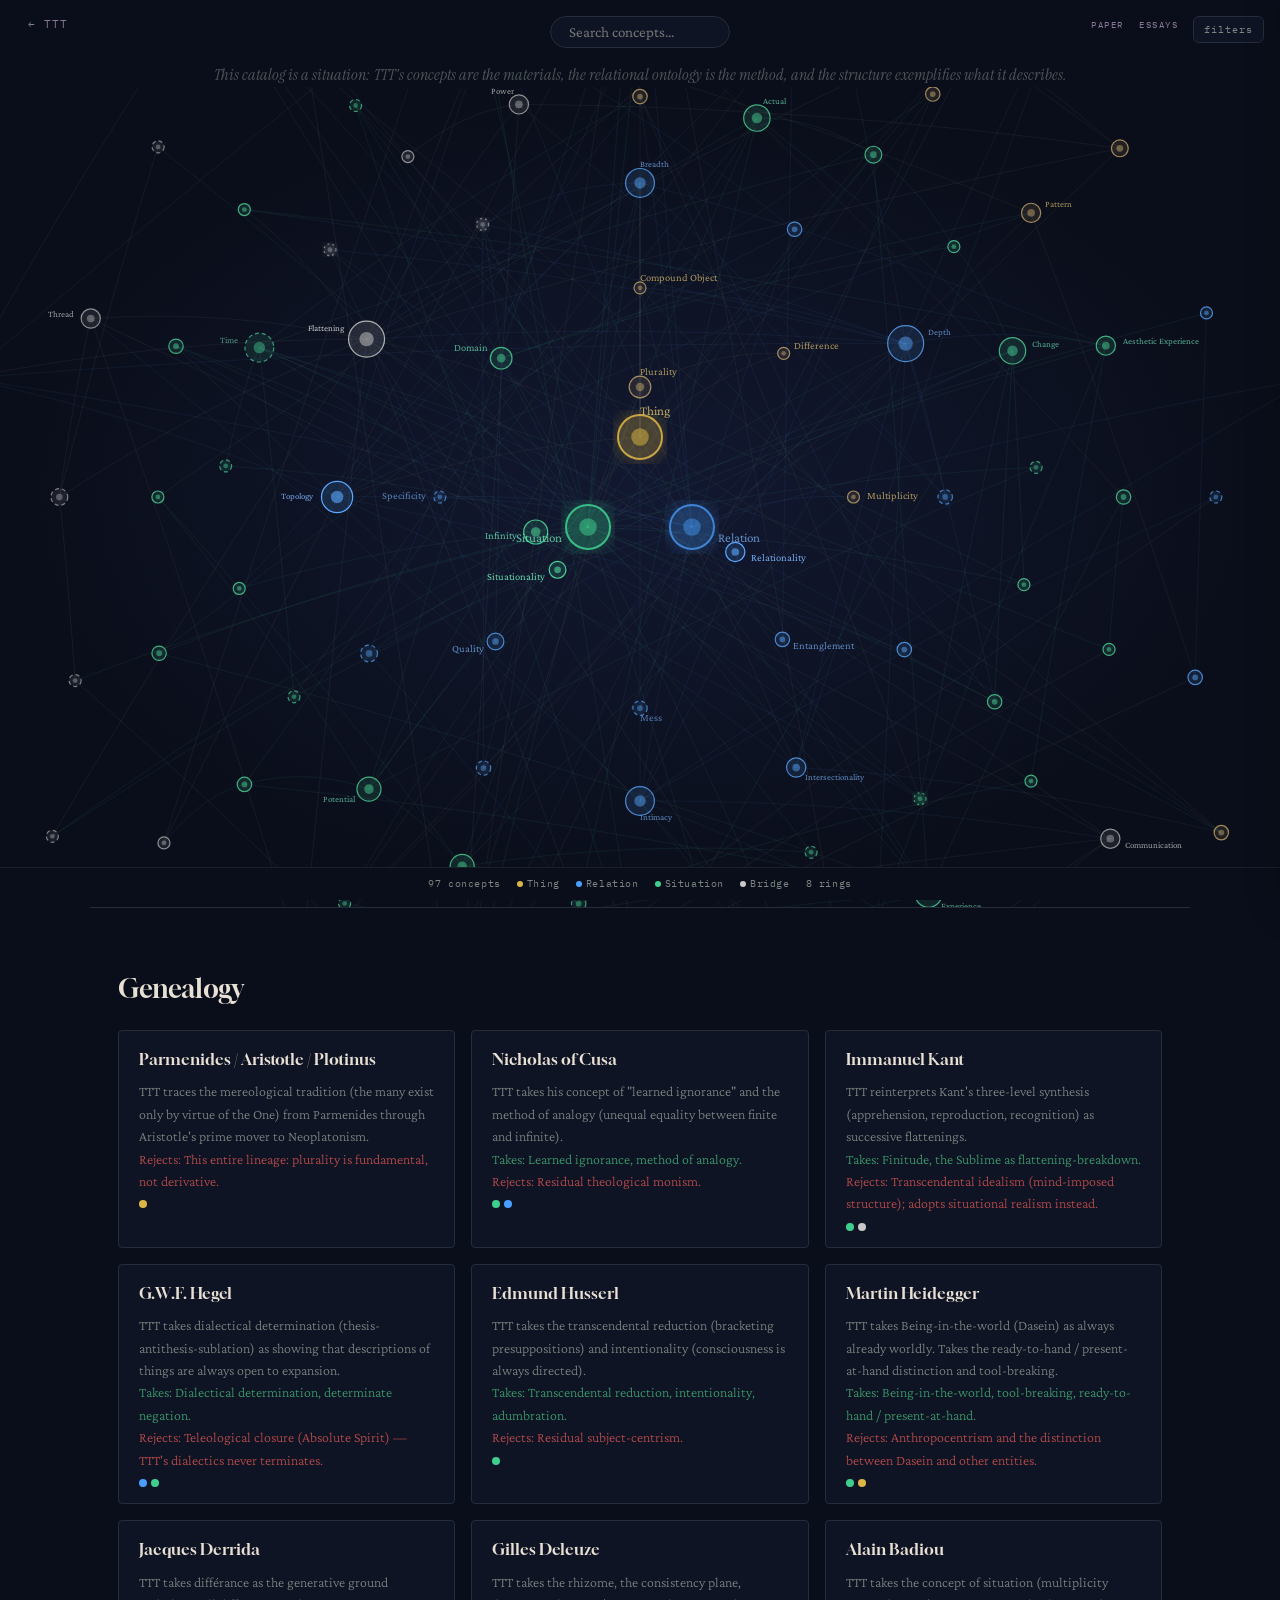
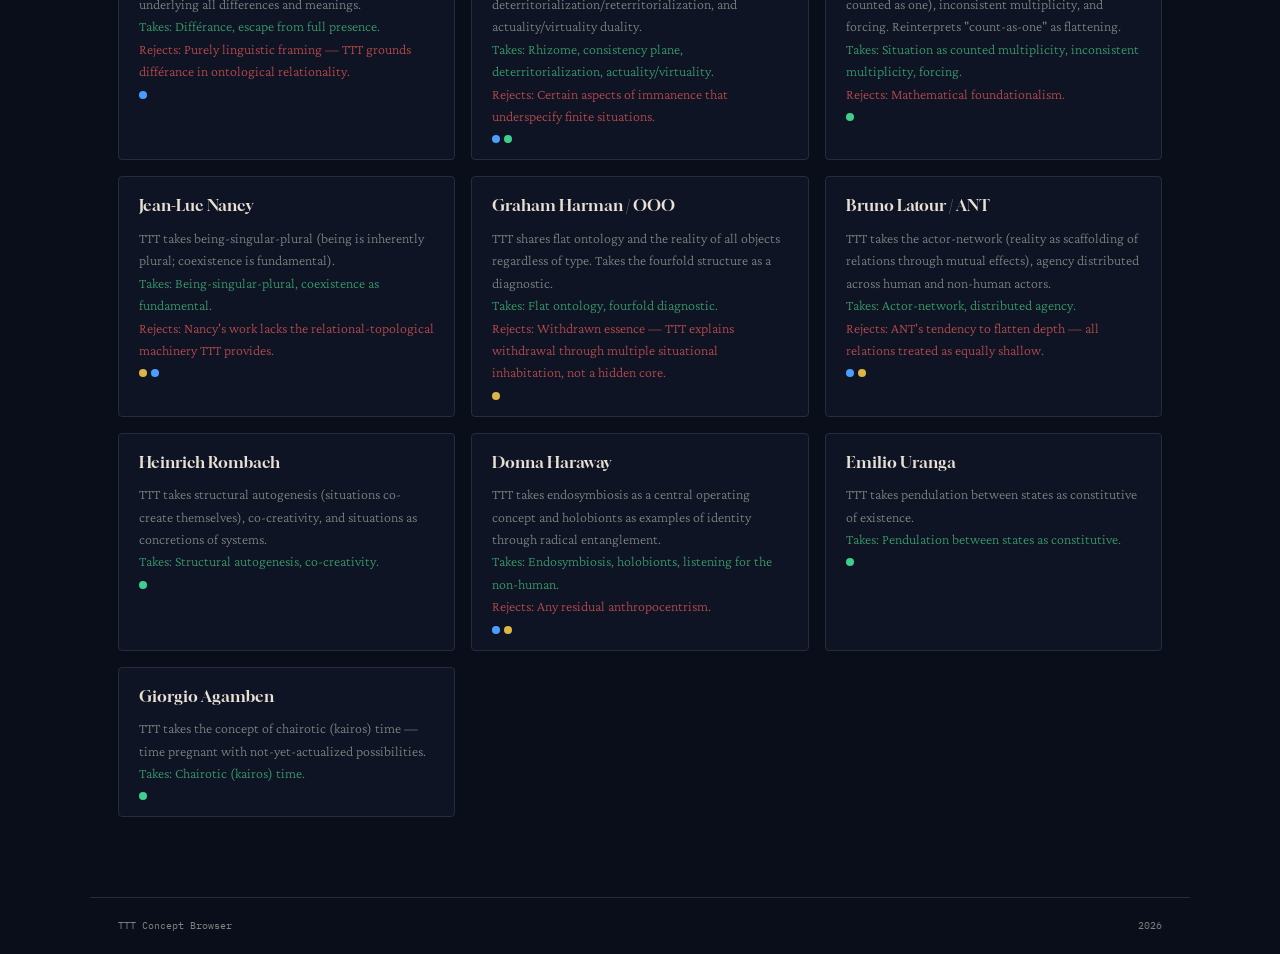
==== concepts/index.html @ bd1a4119 "feat: TTT site — paper, concepts, essays Clean standalone site for 'Same but Different: A Topologica" ====
<!DOCTYPE html>
<html lang="en">
<head>
<meta charset="UTF-8">
<meta name="viewport" content="width=device-width, initial-scale=1.0, maximum-scale=5.0, user-scalable=yes">
<title>TTT Concept Browser</title>
<link rel="preconnect" href="https://fonts.googleapis.com">
<link rel="preconnect" href="https://fonts.gstatic.com" crossorigin>
<link href="https://fonts.googleapis.com/css2?family=Gloock&family=Crimson+Pro:ital,wght@0,300;0,400;1,300;1,400&family=IBM+Plex+Mono:wght@300;400&family=Instrument+Serif:ital@0;1&display=swap" rel="stylesheet">
<style>
*, *::before, *::after { box-sizing: border-box; margin: 0; padding: 0; }
:root {
  --bg: #0a0e1a; --bg2: #0f1424; --cream: #e8e0d4; --cream2: #7a8580;
  --gold: #c9a96e; --gold-dim: #2a2318; --silver: #8a7898; --line: #1a2028; --line2: #242d38;
  --thing: #dbb545; --thing-dim: #c9a96e; --relation: #4a9eff; --relation-dim: #7eb8ff;
  --situation: #3ecf8e; --situation-dim: #6ee7b7; --bridge: #c8c8c8;
}
html { scroll-behavior: smooth; }
body { background: var(--bg); color: var(--cream); font-family: 'Crimson Pro', Georgia, serif; line-height: 1.6; }
a { color: var(--gold); text-decoration: none; cursor: pointer; }
a:hover { opacity: 0.8; }

nav { padding: 16px 28px; display: flex; justify-content: space-between; align-items: center; max-width: 1400px; margin: 0 auto; }
.nav-home { font-family: 'Gloock', serif; font-size: 18px; color: var(--cream); }
.nav-links { display: flex; gap: 16px; align-items: center; }
.nav-links a, .nav-links button {
  font-family: 'IBM Plex Mono', monospace; font-size: 9px; letter-spacing: 0.16em;
  text-transform: uppercase; color: var(--silver); background: none; border: none; cursor: pointer;
}
.nav-links a:hover, .nav-links button:hover { color: var(--gold); }

.back-link {
  display: inline-block; font-family: 'IBM Plex Mono', monospace;
  font-size: 11px; letter-spacing: 0.08em; color: var(--silver); padding: 0;
}
.back-link:hover { color: var(--gold); }

.epigraph {
  text-align: center; padding: 12px 28px 0;
  font-family: 'Instrument Serif', serif; font-style: italic;
  font-size: clamp(13px, 1.4vw, 16px); color: var(--cream2); opacity: 0.6;
}

.search-float {
  position: fixed; top: 16px; left: 50%; transform: translateX(-50%); z-index: 100;
  font-family: 'Crimson Pro', serif; font-size: 15px; padding: 7px 18px;
  border: 1px solid var(--line2); border-radius: 20px; background: var(--bg2);
  color: var(--cream); outline: none; width: 180px; transition: width 0.3s, border-color 0.3s;
}
.search-float:focus { width: 280px; border-color: var(--gold); }

.active-filters { position: fixed; top: 48px; left: 50%; transform: translateX(-50%); z-index: 100;
  display: flex; gap: 4px; flex-wrap: wrap; justify-content: center; }
.filter-pill { font-family: 'IBM Plex Mono', monospace; font-size: 9px; padding: 2px 8px;
  border-radius: 10px; background: var(--bg2); border: 1px solid var(--line2); color: var(--cream2);
  cursor: pointer; display: flex; align-items: center; gap: 4px; }
.filter-pill:hover { border-color: var(--gold); }
.filter-pill .x { font-size: 11px; }

.graph-wrap { width: 100%; height: calc(100vh - 80px); min-height: 500px; position: relative; overflow: hidden; cursor: grab; }
.graph-wrap:active { cursor: grabbing; }
.graph-wrap svg { position: absolute; top: 0; left: 0; }

.tooltip {
  position: fixed; z-index: 200; pointer-events: none;
  background: var(--bg2); border: 1px solid var(--line2); border-radius: 6px;
  padding: 8px 12px; max-width: 280px; opacity: 0; transition: opacity 0.15s;
  box-shadow: 0 4px 20px rgba(0,0,0,0.4);
}
.tooltip.visible { opacity: 1; }
.tooltip .tt-name { font-family: 'Gloock', serif; font-size: 14px; color: var(--cream); margin-bottom: 2px; }
.tooltip .tt-def { font-family: 'Crimson Pro', serif; font-size: 12px; font-weight: 300;
  color: var(--cream2); line-height: 1.4;
  display: -webkit-box; -webkit-line-clamp: 2; -webkit-box-orient: vertical; overflow: hidden; }

.panel-overlay {
  position: fixed; top: 0; right: -420px; width: 400px; max-width: 90vw; height: 100vh;
  background: var(--bg2); border-left: 1px solid var(--line2); z-index: 300;
  overflow-y: auto; transition: right 0.3s ease; padding: 32px 28px;
  box-shadow: -8px 0 40px rgba(0,0,0,0.4);
}
.panel-overlay.open { right: 0; }
.panel-close { position: absolute; top: 16px; right: 16px; background: none; border: none;
  color: var(--cream2); font-size: 20px; cursor: pointer; line-height: 1; }
.panel-close:hover { color: var(--cream); }

.card-title { font-family: 'Gloock', serif; font-size: 26px; font-weight: 400; color: var(--cream); margin-bottom: 4px; line-height: 1.15; }
.card-alt { font-family: 'IBM Plex Mono', monospace; font-size: 11px; color: var(--cream2); }
.card-badges { display: flex; gap: 6px; flex-wrap: wrap; margin: 12px 0; }
.badge { font-family: 'IBM Plex Mono', monospace; font-size: 9px; letter-spacing: 0.1em;
  text-transform: uppercase; padding: 2px 8px; border-radius: 3px; }
.badge-ring { border: 1px solid var(--gold); color: var(--gold); }
.badge-family { border: 1px solid; padding: 2px 8px; }
.badge-maturity { color: #fff; }
.badge-mat-formalized { background: #2d8a6a; }
.badge-mat-polished { background: #3a9a6a; }
.badge-mat-developed { background: #3a7a9a; }
.badge-mat-sketched { background: #b89a3a; }
.badge-mat-stub { background: #b84a4a; }
.badge-mat-proposed { background: #8a5aaa; }
.badge-type { background: transparent; color: var(--silver); border: 1px solid var(--silver); }
.badge-author { border-radius: 50%; width: 22px; height: 22px; display: flex; align-items: center;
  justify-content: center; font-size: 8px; font-weight: 700; }
.badge-author-zm { background: #c9a96e22; color: #c9a96e; border: 1px solid #c9a96e; }
.badge-author-rs { background: #4a9eff22; color: #4a9eff; border: 1px solid #4a9eff; }
.badge-author-gg { background: #3ecf8e22; color: #3ecf8e; border: 1px solid #3ecf8e; }
.badge-author-collab { background: #c8c8c822; color: #c8c8c8; border: 1px solid #c8c8c8; }

.card-def { font-family: 'Crimson Pro', serif; font-size: 16px; font-weight: 300;
  line-height: 1.65; color: var(--cream2); margin: 16px 0; }
.card-fields { display: grid; grid-template-columns: 100px 1fr; gap: 6px 12px; font-size: 14px; }
.card-label { font-family: 'IBM Plex Mono', monospace; font-size: 9px; letter-spacing: 0.1em;
  text-transform: uppercase; color: var(--silver); padding-top: 3px; }
.card-value { color: var(--cream2); font-family: 'Crimson Pro', serif; font-weight: 300; line-height: 1.5; }
.card-value a { color: var(--gold); cursor: pointer; }
.card-value a:hover { text-decoration: underline; }
.haak-callout { margin: 12px 0; padding: 10px 14px; border-left: 2px solid var(--gold-dim);
  background: rgba(201,169,110,0.04); border-radius: 0 4px 4px 0; }
.haak-callout .card-label { margin-bottom: 4px; }

.pill { display: inline-block; font-family: 'IBM Plex Mono', monospace; font-size: 10px;
  padding: 2px 8px; border: 1px solid var(--line2); border-radius: 12px;
  color: var(--gold); cursor: pointer; margin: 2px 2px; transition: background 0.2s; }
.pill:hover { background: var(--gold-dim); }
.belongings-list { list-style: none; padding: 0; font-family: 'IBM Plex Mono', monospace;
  font-size: 10px; line-height: 1.8; color: var(--cream2); }
.belongings-list .bq { color: var(--silver); font-style: italic; }

.stats-bar { position: fixed; bottom: 0; left: 0; right: 0; z-index: 100;
  display: flex; justify-content: center; align-items: center; gap: 16px; padding: 8px 20px;
  font-family: 'IBM Plex Mono', monospace; font-size: 10px; letter-spacing: 0.06em;
  color: var(--cream2); background: var(--bg); border-top: 1px solid var(--line); }
.stat-dot { width: 6px; height: 6px; border-radius: 50%; display: inline-block; margin-right: 4px; }

.filters-toggle { position: fixed; top: 16px; right: 16px; z-index: 100;
  background: var(--bg2); border: 1px solid var(--line2); border-radius: 6px;
  color: var(--cream2); font-family: 'IBM Plex Mono', monospace; font-size: 10px;
  padding: 6px 10px; cursor: pointer; letter-spacing: 0.1em; }
.filters-toggle:hover { color: var(--cream); border-color: var(--gold); }
.filters-panel { position: fixed; top: 48px; right: 16px; z-index: 100;
  background: var(--bg2); border: 1px solid var(--line2); border-radius: 6px;
  padding: 16px; display: none; flex-direction: column; gap: 8px;
  box-shadow: 0 4px 20px rgba(0,0,0,0.4); }
.filters-panel.open { display: flex; }
.filters-panel label { font-family: 'IBM Plex Mono', monospace; font-size: 10px; color: var(--cream2);
  display: flex; align-items: center; gap: 6px; cursor: pointer; }
.filters-panel select {
  font-family: 'IBM Plex Mono', monospace; font-size: 10px; padding: 4px 8px;
  border: 1px solid var(--line2); border-radius: 3px; background: var(--bg);
  color: var(--cream); cursor: pointer; outline: none; }

.genealogy-section { padding: 60px 28px 80px; max-width: 1100px; margin: 0 auto;
  border-top: 1px solid var(--line2); }
.genealogy-section h2 { font-family: 'Gloock', serif; font-size: 26px; font-weight: 400;
  color: var(--cream); margin-bottom: 20px; }
.genealogy-grid { display: grid; grid-template-columns: repeat(auto-fill, minmax(280px, 1fr)); gap: 16px; }
.gen-card { border: 1px solid var(--line2); border-radius: 4px; padding: 16px 20px; background: var(--bg2); }
.gen-name { font-family: 'Gloock', serif; font-size: 16px; color: var(--cream); margin-bottom: 8px; }
.gen-body { font-family: 'Crimson Pro', serif; font-size: 14px; font-weight: 300; line-height: 1.6; color: var(--cream2); }
.gen-takes { color: #3a9a6a; }
.gen-rejects { color: #b84a4a; }
.gen-pillar-dots { display: flex; gap: 4px; margin-top: 8px; }
.gen-pillar-dot { width: 8px; height: 8px; border-radius: 50%; }

footer { border-top: 1px solid var(--line2); padding: 20px 28px;
  max-width: 1100px; margin: 0 auto;
  display: flex; justify-content: space-between;
  font-family: 'IBM Plex Mono', monospace; font-size: 10px; color: var(--cream2); }

@keyframes pulse-glow { 0%, 100% { filter: brightness(1); } 50% { filter: brightness(1.4); } }
@keyframes proposed-pulse { 0%, 100% { opacity: 0.7; } 50% { opacity: 0.9; } }

@media (max-width: 700px) {
  .panel-overlay { width: 100vw; max-width: 100vw; }
  .search-float { width: 140px; }
  .search-float:focus { width: 220px; }
  .genealogy-grid { grid-template-columns: 1fr; }
}
</style>
</head>
<body>
<nav>
  <a href="/" class="back-link">&larr; TTT</a>
  <div class="nav-links"><a href="../paper.html">Paper</a> <a href="../essays/">Essays</a> <a href="#genealogy">genealogy</a></div>
</nav>

<div class="epigraph">This catalog is a situation: TTT's concepts are the materials, the relational ontology is the method, and the structure exemplifies what it describes.</div>

<input type="text" class="search-float" id="search-input" placeholder="Search concepts...">
<button class="filters-toggle" id="filters-toggle">filters</button>
<div class="filters-panel" id="filters-panel">
  <select id="filter-ring"><option value="">All rings</option>
    <option value="0">Center (pillars)</option><option value="1">Ring 1 (axioms)</option>
    <option value="2">Ring 2 (features)</option><option value="3">Ring 3 (operators)</option>
    <option value="4">Ring 4 (dynamics)</option><option value="5">Ring 5 (experience)</option>
    <option value="6">Ring 6 (knowledge)</option><option value="7">Ring 7 (applied)</option>
  </select>
  <select id="filter-family"><option value="">All families</option>
    <option value="thing">Thing</option><option value="relation">Relation</option>
    <option value="situation">Situation</option><option value="bridge">Bridge</option>
  </select>
  <select id="filter-maturity"><option value="">All maturity</option>
    <option value="formalized">Formalized</option><option value="polished">Polished</option>
    <option value="developed">Developed</option><option value="sketched">Sketched</option>
    <option value="proposed">Proposed</option><option value="stub">Stub</option>
  </select>
  <select id="filter-author"><option value="">All authors</option>
    <option value="ZM">ZM</option><option value="RS">RS</option>
    <option value="GG">GG</option><option value="collaborative">Collaborative</option>
  </select>
</div>
<div class="active-filters" id="active-filters"></div>

<div class="tooltip" id="tooltip"><div class="tt-name"></div><div class="tt-def"></div></div>

<div class="graph-wrap" id="graph-wrap"><svg id="graph"></svg></div>

<div class="panel-overlay" id="panel">
  <button class="panel-close" id="panel-close">&times;</button>
  <div id="panel-content"></div>
</div>

<div class="stats-bar" id="stats-bar"></div>

<section class="genealogy-section" id="genealogy">
  <h2>Genealogy</h2>
  <div class="genealogy-grid" id="genealogy-grid"></div>
</section>

<footer><span>TTT Concept Browser</span><span>2026</span></footer>

<script>

const CONCEPTS = [
  {id:"plurality",num:1,name:"Plurality",alt:"Equivalency",layer:0,type:"quality-like",def:"Everything that exists is a set of equivalent, elemental things. No thing is ordered above or below any other; all share equal ontological status. There is more than one thing.",presupposes:[],maturity:"developed",author:"ZM",source:"ttt-v1-0.md",haak:null,belongings:["Plurality \u2192 TTT-corpus (member)","Plurality \u2192 ZM (author)","Plurality \u2192 ttt-v1-0.md (defined-in)","Plurality \u2192 R4/ontology-02 [HAAK] (correspondence)"]},
  {id:"relationality",num:2,name:"Relationality",alt:"Qualities",layer:0,type:"quality-like",def:"The qualities of things are their relations to other things. Relations do not exist apart from the things they relate. The substance of things is in their relations rather than in intrinsic, independent properties.",presupposes:[],maturity:"formalized",author:"ZM / collaborative",source:"ttt-v1-0.md, relationality-vs.md",haak:null,belongings:["Relationality \u2192 TTT-corpus (member)","Relationality \u2192 ZM (author)","Relationality \u2192 ttt-v1-0.md (defined-in)","Relationality \u2192 Ontology-02 [HAAK] (correspondence)"]},
  {id:"situationality",num:3,name:"Situationality",layer:0,type:"quality-like",def:"Situations are non-exclusive limited subsets of things and their relations. The same thing inhabits multiple situations simultaneously. Situations are characterized by transience, provisionality, and dynamism.",presupposes:[],maturity:"formalized",author:"ZM / collaborative",source:"ttt-v1-0.md, situation.md",haak:null,belongings:["Situationality \u2192 TTT-corpus (member)","Situationality \u2192 ZM (author)","Situationality \u2192 ttt-v1-0.md (defined-in)","Situationality \u2192 Ontology-01 Def.10 [HAAK] (correspondence)"]},
  {id:"infinity",num:4,name:"Infinity",alt:"Orders of Reality",layer:0,type:"quality-like",def:"There is no complete world, no all-encompassing top situation, no fundamental bedrock situation. Things have unlimited kinds of relationships and are thus infinite and mostly inaccessible. Situations are finite; things are inexhaustible.",presupposes:[],maturity:"polished",author:"ZM / collaborative",source:"ttt-v1-0.md, elements.md",haak:null,belongings:["Infinity \u2192 TTT-corpus (member)","Infinity \u2192 ZM (author)","Infinity \u2192 ttt-v1-0.md (defined-in)","Infinity \u2192 open quality graph [HAAK] (correspondence)"]},
  {id:"thing",num:5,name:"Thing",layer:1,type:"entity-like",def:"An element of existence; not reducible to its relations but constituted by them. Everything that is not exhausted by any one situation. Defined not by a substantial core but by infinite relational character.",presupposes:["plurality"],maturity:"polished",author:"ZM / RS",source:"thing.md",haak:null,belongings:["Thing \u2192 Plurality (presupposition)","Thing \u2192 TTT-corpus (member)","Thing \u2192 ZM (author)","Thing \u2192 thing.md (defined-in)","Thing \u2192 Entity [HAAK] (correspondence)"]},
  {id:"relation",num:6,name:"Relation",layer:1,type:"quality-like",def:"The fundamental fabric of reality. Relations are what things are, not what connects them. A thing is a complex of relations without needing an underlying substance. TTT's textile register uses \"fiber\" as an alternative name for relation.",presupposes:["relationality"],maturity:"developed",author:"collaborative",source:"ttt-v1-0.md, how-relations-coil-up-short.md",haak:null,belongings:["Relation \u2192 Relationality (presupposition)","Relation \u2192 TTT-corpus (member)","Relation \u2192 collaborative (author)","Relation \u2192 ttt-v1-0.md (defined-in)","Relation \u2192 Ontology-02 [HAAK] (correspondence)"]},
  {id:"situation",num:7,name:"Situation",layer:1,type:"situation-like",def:"A concrete, finite configuration of things and their relations. The primary site where things become manifest and interact. Always provisional and non-exclusive.",presupposes:["situationality","relationality","plurality"],maturity:"polished",author:"collaborative",source:"situation.md, why-everything-is-a-situation.md",haak:null,belongings:["Situation \u2192 Situationality (presupposition)","Situation \u2192 Relationality (presupposition)","Situation \u2192 Plurality (presupposition)","Situation \u2192 TTT-corpus (member)","Situation \u2192 collaborative (author)","Situation \u2192 situation.md (defined-in)","Situation \u2192 Ontology-01 Def.10 [HAAK] (correspondence)"]},
  {id:"mess",num:8,name:"Mess",alt:"Undifferentiated Multiplicity",layer:1,type:"quality-like",def:"The pre-ontological ground \u2014 pure relationality without identifiable individual entities. Not a limit of the ontology but its precondition. You cannot represent mess as an entity because representing IS the act of differentiating.",presupposes:["relationality"],maturity:"sketched",author:"ZM",source:"different-different-but-same.md",haak:null,belongings:["Mess \u2192 Relationality (presupposition)","Mess \u2192 TTT-corpus (member)","Mess \u2192 ZM (author)","Mess \u2192 different-different-but-same.md (defined-in)","Mess \u2192 entity-creation [HAAK] (correspondence)"]},
  {id:"quality",num:9,name:"Quality",alt:"as Relation",layer:2,type:"quality-like",def:"Not an inherent property but the relational way a thing presents itself within a situation. Qualities are the relations through which a thing is present to itself and other things as a specific something.",presupposes:["thing","relation","situation"],maturity:"developed",author:"collaborative",source:"qualities-as-relations.md",haak:null,belongings:["Quality \u2192 Thing (presupposition)","Quality \u2192 Relation (presupposition)","Quality \u2192 Situation (presupposition)","Quality \u2192 TTT-corpus (member)","Quality \u2192 collaborative (author)","Quality \u2192 qualities-as-relations.md (defined-in)","Quality \u2192 Ontology-02 [HAAK] (correspondence)"]},
  {id:"topology",num:10,name:"Topology",layer:2,type:"quality-like",def:"The stable style of relational configuration that defines identity through time while allowing geometrical variation. The invariant structure of a relational pattern that remains constant across geometric variations.",presupposes:["relation","thing"],maturity:"formalized",author:"ZM / collaborative",source:"different-different-but-same.md, plural-manifesto.md",haak:null,belongings:["Topology \u2192 Relation (presupposition)","Topology \u2192 Thing (presupposition)","Topology \u2192 TTT-corpus (member)","Topology \u2192 ZM (author)","Topology \u2192 different-different-but-same.md (defined-in)","Topology \u2192 Ontology-01 Def.8 [HAAK] (correspondence)"]},
  {id:"geometry",num:11,name:"Geometry",layer:2,type:"quality-like",def:"The specific spatial or configurational instantiation of a topology. Multiple geometries are compatible with a single topology, creating \"wiggle room\" \u2014 determination via topology, freedom via geometric variation.",presupposes:["topology"],maturity:"developed",author:"ZM",source:"different-different-but-same.md",haak:null,belongings:["Geometry \u2192 Topology (presupposition)","Geometry \u2192 TTT-corpus (member)","Geometry \u2192 ZM (author)","Geometry \u2192 different-different-but-same.md (defined-in)","Geometry \u2192 Ontology-01 Def.9/10 [HAAK] (correspondence)"]},
  {id:"coil",num:12,name:"Coil",layer:2,type:"quality-like",def:"A locality or domain within undifferentiated relational multiplicity; a partial grouping of relations that exhibits structure and pattern. Coils impose ordering on the mess by virtue of their structure.",presupposes:["mess","topology"],maturity:"developed",author:"ZM",source:"different-different-but-same.md",haak:null,belongings:["Coil \u2192 Mess (presupposition)","Coil \u2192 Topology (presupposition)","Coil \u2192 TTT-corpus (member)","Coil \u2192 ZM (author)","Coil \u2192 different-different-but-same.md (defined-in)"]},
  {id:"domain",num:13,name:"Domain",layer:2,type:"situation-like",def:"A type of situational entanglement sharing analogous relational structures. A set of one or more qualities defining a space of interaction for things that share those qualities.",presupposes:["situation","quality"],maturity:"developed",author:"collaborative",source:"plural-manifesto.md",haak:null,belongings:["Domain \u2192 Situation (presupposition)","Domain \u2192 Quality (presupposition)","Domain \u2192 TTT-corpus (member)","Domain \u2192 collaborative (author)","Domain \u2192 plural-manifesto.md (defined-in)","Domain \u2192 Ontology-01 Def.4 [HAAK] (correspondence)"]},
  {id:"realm",num:14,name:"Realm",layer:2,type:"situation-like",def:"A set of situations sharing a common set of things and relations \u2014 a field, area, sense, or layer of reality. All realms are equally real.",presupposes:["situation","breadth"],maturity:"developed",author:"collaborative",source:"realm.md",haak:null,belongings:["Realm \u2192 Situation (presupposition)","Realm \u2192 Breadth (presupposition)","Realm \u2192 TTT-corpus (member)","Realm \u2192 collaborative (author)","Realm \u2192 realm.md (defined-in)"]},
  {id:"entanglement",num:15,name:"Entanglement",layer:2,type:"situation-like",def:"A unique, delimited clustering of relations and things constituting a situation. Every entanglement is different from every other; an endless inexhaustible manifold exists.",presupposes:["relation","situation"],maturity:"developed",author:"collaborative",source:"plural-manifesto.md",haak:null,belongings:["Entanglement \u2192 Relation (presupposition)","Entanglement \u2192 Situation (presupposition)","Entanglement \u2192 TTT-corpus (member)","Entanglement \u2192 collaborative (author)","Entanglement \u2192 plural-manifesto.md (defined-in)","Entanglement \u2192 Ontology-09 [HAAK] (correspondence)"]},
  {id:"intersectionality",num:16,name:"Intersectionality",layer:2,type:"quality-like",def:"The relational complexity of things that occupy various situations simultaneously. Any one situation only exhibits a part of a thing's qualities because it contains only a limited part of its relations.",presupposes:["thing","situation","depth"],maturity:"developed",author:"ZM / collaborative",source:"situation.md",haak:null,belongings:["Intersectionality \u2192 Thing (presupposition)","Intersectionality \u2192 Situation (presupposition)","Intersectionality \u2192 Depth (presupposition)","Intersectionality \u2192 TTT-corpus (member)","Intersectionality \u2192 ZM (author)","Intersectionality \u2192 situation.md (defined-in)","Intersectionality \u2192 Ontology-12 [HAAK] (correspondence)"]},
  {id:"depth",num:17,name:"Depth",layer:2,type:"quality-like",def:"How many different aspects or relations of things a situation captures. A deep situation includes many different relations. Because any situation excludes some aspects, a thing is always deeper than what it exposes.",presupposes:["relation","situation"],maturity:"developed",author:"ZM / collaborative",source:"depth.md",haak:null,belongings:["Depth \u2192 Relation (presupposition)","Depth \u2192 Situation (presupposition)","Depth \u2192 TTT-corpus (member)","Depth \u2192 ZM (author)","Depth \u2192 depth.md (defined-in)"]},
  {id:"breadth",num:18,name:"Breadth",layer:2,type:"quality-like",def:"How many different things a situation encompasses. Broad situations include many things; breadth and depth tend to be inversely related.",presupposes:["situation","thing"],maturity:"developed",author:"ZM / collaborative",source:"breadth.md",haak:null,belongings:["Breadth \u2192 Situation (presupposition)","Breadth \u2192 Thing (presupposition)","Breadth \u2192 TTT-corpus (member)","Breadth \u2192 ZM (author)","Breadth \u2192 breadth.md (defined-in)"]},
  {id:"specificity",num:19,name:"Specificity",layer:2,type:"quality-like",def:"The unique relational configuration that makes each thing distinct. Even the undifferentiated mess has complete specificity because every bit is entangled with every other in a different way.",presupposes:["relation"],maturity:"sketched",author:"ZM",source:"different-different-but-same.md",haak:null,belongings:["Specificity \u2192 Relation (presupposition)","Specificity \u2192 TTT-corpus (member)","Specificity \u2192 ZM (author)","Specificity \u2192 different-different-but-same.md (defined-in)"]},
  {id:"difference",num:20,name:"Difference",layer:2,type:"method-like",def:"The classification of things as not the same. Both the shallowest and broadest realm; the foundation for language and mathematics.",presupposes:["thing","plurality"],maturity:"developed",author:"ZM",source:"breadth.md",haak:null,belongings:["Difference \u2192 Thing (presupposition)","Difference \u2192 Plurality (presupposition)","Difference \u2192 TTT-corpus (member)","Difference \u2192 ZM (author)","Difference \u2192 breadth.md (defined-in)"]},
  {id:"flattening",num:21,name:"Flattening",layer:3,type:"method-like",def:"The substitution of a thing by a limited set of its relationships. Increasing breadth while decreasing depth. Not a loss of reality but a perspectival compression that makes interaction possible. Ubiquitous, necessary, and dangerous.",presupposes:["depth","breadth","thing","situation"],maturity:"formalized",author:"ZM / collaborative",source:"flattening.md",haak:null,belongings:["Flattening \u2192 Depth (presupposition)","Flattening \u2192 Breadth (presupposition)","Flattening \u2192 Thing (presupposition)","Flattening \u2192 Situation (presupposition)","Flattening \u2192 TTT-corpus (member)","Flattening \u2192 ZM (author)","Flattening \u2192 flattening.md (defined-in)"]},
  {id:"focusing",num:22,name:"Focusing",layer:3,type:"method-like",def:"Increasing depth while decreasing breadth; concentrating relational intensity on fewer entanglements. The complementary operation to flattening.",presupposes:["depth","breadth"],maturity:"sketched",author:"collaborative",source:"plural-manifesto.md",haak:null,belongings:["Focusing \u2192 Depth (presupposition)","Focusing \u2192 Breadth (presupposition)","Focusing \u2192 TTT-corpus (member)","Focusing \u2192 collaborative (author)","Focusing \u2192 plural-manifesto.md (defined-in)"]},
  {id:"reach",num:23,name:"Reach",layer:3,type:"quality-like",def:"The product of breadth and depth. If reach is conserved, change in depth implies reciprocal change in breadth.",presupposes:["breadth","depth"],maturity:"sketched",author:"collaborative",source:"plural-manifesto.md",haak:null,belongings:["Reach \u2192 Breadth (presupposition)","Reach \u2192 Depth (presupposition)","Reach \u2192 TTT-corpus (member)","Reach \u2192 collaborative (author)","Reach \u2192 plural-manifesto.md (defined-in)"]},
  {id:"knot",num:24,name:"Knot",alt:"Topological Knot",layer:3,type:"entity-like",def:"An entanglement with persistent topology \u2014 persistent homologous relations. Knots correspond to objects or processes; relatively stable clusters of relations maintaining identity through change.",presupposes:["topology","entanglement"],maturity:"developed",author:"collaborative",source:"principles-pluralistic-relational-situational-ontology.md",haak:null,belongings:["Knot \u2192 Topology (presupposition)","Knot \u2192 Entanglement (presupposition)","Knot \u2192 TTT-corpus (member)","Knot \u2192 collaborative (author)","Knot \u2192 Ontology-01 Def.8 [HAAK] (correspondence)"]},
  {id:"pattern",num:25,name:"Pattern",layer:3,type:"quality-like",def:"A shared or common topology appearing across different situational entanglements; regular relational configurations that permit transfer of knowledge between situations.",presupposes:["topology","domain"],maturity:"developed",author:"collaborative",source:"principles-pluralistic-relational-situational-ontology.md",haak:null,belongings:["Pattern \u2192 Topology (presupposition)","Pattern \u2192 Domain (presupposition)","Pattern \u2192 TTT-corpus (member)","Pattern \u2192 collaborative (author)","Pattern \u2192 Ontology-01 Def.8 [HAAK] (correspondence)"]},
  {id:"tension",num:26,name:"Tension",layer:3,type:"quality-like",def:"Stresses that form as things weave with each other in their situations. The relational pressures emerging from interlacing of things.",presupposes:["relation","situation"],maturity:"sketched",author:"collaborative",source:"principles-pluralistic-relational-situational-ontology.md",haak:null,belongings:["Tension \u2192 Relation (presupposition)","Tension \u2192 Situation (presupposition)","Tension \u2192 TTT-corpus (member)","Tension \u2192 collaborative (author)"]},
  {id:"possible",num:27,name:"Possible",layer:3,type:"quality-like",def:"The full range of relations and configurations that could exist; unlimited and unknowable in totality. Cognitively dependent but not cognitively determined.",presupposes:["relation","situation"],maturity:"developed",author:"GG / RS",source:"possibility.md",haak:null,belongings:["Possible \u2192 Relation (presupposition)","Possible \u2192 Situation (presupposition)","Possible \u2192 TTT-corpus (member)","Possible \u2192 GG (author)","Possible \u2192 possibility.md (defined-in)"]},
  {id:"actual",num:28,name:"Actual",layer:3,type:"quality-like",def:"The relations and configurations currently manifesting in a situation. The present configuration of things. Narrower than both potential and possible.",presupposes:["situation"],maturity:"developed",author:"GG / collaborative",source:"intercontextual-nature-of-experience.md",haak:null,belongings:["Actual \u2192 Situation (presupposition)","Actual \u2192 TTT-corpus (member)","Actual \u2192 GG (author)","Actual \u2192 Ontology-01 Def.10 [HAAK] (correspondence)"]},
  {id:"potential",num:29,name:"Potential",layer:3,type:"quality-like",def:"Between the possible and the actual. The subset of possibilities realizable given current circumstances and constraints.",presupposes:["possible","actual","situation"],maturity:"developed",author:"GG",source:"intercontextual-nature-of-experience.md",haak:null,belongings:["Potential \u2192 Possible (presupposition)","Potential \u2192 Actual (presupposition)","Potential \u2192 Situation (presupposition)","Potential \u2192 TTT-corpus (member)","Potential \u2192 GG (author)"]},
  {id:"time",num:30,name:"Time",layer:3,type:"quality-like",def:"Not a container but a relational structure. The relation of situations extending from current state to future possibilities. Encompasses chronological (Chronos) and generative (Kairos) aspects.",presupposes:["relation","situation"],maturity:"sketched",author:"GG / RS / collaborative",source:"time.md",haak:null,belongings:["Time \u2192 Relation (presupposition)","Time \u2192 Situation (presupposition)","Time \u2192 TTT-corpus (member)","Time \u2192 GG (author)","Time \u2192 time.md (defined-in)","Time \u2192 Ontology-01 [HAAK] (correspondence)"]},
  {id:"change",num:31,name:"Change",layer:3,type:"method-like",def:"An ordering of things manifested across situations as possible relations actualize. Can occur within a situation (reconfiguration) or between situations (creation, destruction, discovery).",presupposes:["relation","actual","situation"],maturity:"developed",author:"collaborative",source:"principles-pluralistic-relational-situational-ontology.md",haak:null,belongings:["Change \u2192 Relation (presupposition)","Change \u2192 Actual (presupposition)","Change \u2192 Situation (presupposition)","Change \u2192 TTT-corpus (member)","Change \u2192 collaborative (author)"]},
  {id:"withdrawal",num:32,name:"Withdrawal",layer:3,type:"quality-like",def:"The aspect of a thing that exceeds its manifestation in any particular situation. Not a substantial core (contra Harman) but the result of things always inhabiting multiple situations.",presupposes:["situation","infinity","intersectionality"],maturity:"developed",author:"ZM / RS",source:"intro-to-ttt-what-is-reality.md",haak:null,belongings:["Withdrawal \u2192 Situation (presupposition)","Withdrawal \u2192 Infinity (presupposition)","Withdrawal \u2192 Intersectionality (presupposition)","Withdrawal \u2192 TTT-corpus (member)","Withdrawal \u2192 ZM (author)"]},
  {id:"givenness",num:33,name:"Givenness",alt:"Facet",layer:3,type:"quality-like",def:"How a thing presents itself within a situation; what is accessible through current relational engagement. Always partial and perspectival.",presupposes:["situation","withdrawal"],maturity:"developed",author:"ZM",source:"intro-to-ttt-what-is-reality.md",haak:null,belongings:["Givenness \u2192 Situation (presupposition)","Givenness \u2192 Withdrawal (presupposition)","Givenness \u2192 TTT-corpus (member)","Givenness \u2192 ZM (author)"]},
  {id:"scale",num:34,name:"Scale",layer:3,type:"quality-like",def:"The depth of situational nesting through which a thing is encountered. Scale is not intrinsic to things \u2014 it is the reach (breadth \u00d7 depth) of the situation in which the thing is read.",presupposes:["situation","breadth","depth","reach","domain"],maturity:"proposed",author:"ZM / collaborative",source:"missing-concepts.md",haak:null,belongings:["Scale \u2192 Situation (presupposition)","Scale \u2192 Breadth (presupposition)","Scale \u2192 Depth (presupposition)","Scale \u2192 Reach (presupposition)","Scale \u2192 Domain (presupposition)","Scale \u2192 TTT-corpus (member)","Scale \u2192 ZM (author)","Scale \u2192 missing-concepts.md (defined-in)","Scale \u2192 domain-subsumption [HAAK] (correspondence)"]},
  {id:"event",num:35,name:"Event",layer:4,type:"situation-like",def:"A situation extended across time in which the reality and depth of things is revealed or transformed. A rupture where genuinely new possibilities emerge. The birth of a new compound thing.",presupposes:["change","situation","time","depth"],maturity:"developed",author:"RS / GG / ZM",source:"events.md",haak:null,belongings:["Event \u2192 Change (presupposition)","Event \u2192 Situation (presupposition)","Event \u2192 Time (presupposition)","Event \u2192 Depth (presupposition)","Event \u2192 TTT-corpus (member)","Event \u2192 RS (author)","Event \u2192 events.md (defined-in)"]},
  {id:"movement",num:36,name:"Movement",layer:4,type:"method-like",def:"Change occurring within a situation; reconfiguration of relational position while the situation persists.",presupposes:["change","situation"],maturity:"sketched",author:"collaborative",source:"principles-pluralistic-relational-situational-ontology.md",haak:null,belongings:["Movement \u2192 Change (presupposition)","Movement \u2192 Situation (presupposition)","Movement \u2192 TTT-corpus (member)","Movement \u2192 collaborative (author)"]},
  {id:"process",num:37,name:"Process",layer:4,type:"entity-like",def:"A knot (topologically persistent entanglement) extended through time; a thing that maintains identity while undergoing change.",presupposes:["knot","time","change"],maturity:"sketched",author:"collaborative",source:"principles-pluralistic-relational-situational-ontology.md",haak:null,belongings:["Process \u2192 Knot (presupposition)","Process \u2192 Time (presupposition)","Process \u2192 Change (presupposition)","Process \u2192 TTT-corpus (member)","Process \u2192 collaborative (author)"]},
  {id:"actualization",num:38,name:"Actualization",layer:4,type:"method-like",def:"The process of potential relations becoming actual within situations. What emerges as some of the possible becomes actual through temporal unfolding.",presupposes:["actual","potential","time"],maturity:"developed",author:"collaborative",source:"core-principles-pluralistic-relational-situational-ontology.md",haak:null,belongings:["Actualization \u2192 Actual (presupposition)","Actualization \u2192 Potential (presupposition)","Actualization \u2192 Time (presupposition)","Actualization \u2192 TTT-corpus (member)","Actualization \u2192 collaborative (author)"]},
  {id:"multiplicity",num:39,name:"Multiplicity",layer:4,type:"quality-like",def:"The reserve of not-yet-presented and unknown relations; unrecognized depths exceeding both known possibilities and current actuality.",presupposes:["possible","relation"],maturity:"developed",author:"collaborative",source:"principles-pluralistic-relational-situational-ontology.md",haak:null,belongings:["Multiplicity \u2192 Possible (presupposition)","Multiplicity \u2192 Relation (presupposition)","Multiplicity \u2192 TTT-corpus (member)","Multiplicity \u2192 collaborative (author)"]},
  {id:"possibility_modal",num:40,name:"Possibility (modal)",layer:4,type:"quality-like",def:"The reserve of not-yet-presented but known relations unfolding through situations and time. Distinguished from the Possible (all that could exist) and the Potential (what can actualize given constraints).",presupposes:["possible","actual","knowledge"],maturity:"sketched",author:"collaborative",source:"principles-pluralistic-relational-situational-ontology.md",haak:null,belongings:["Possibility \u2192 Possible (presupposition)","Possibility \u2192 Actual (presupposition)","Possibility \u2192 Knowledge (presupposition)","Possibility \u2192 TTT-corpus (member)","Possibility \u2192 collaborative (author)"]},
  {id:"circumstance",num:41,name:"Circumstance",layer:4,type:"situation-like",def:"A situation considered as the conditions for development of new situations. The set of relational constraints and potentials shaping what can unfold.",presupposes:["situation","potential"],maturity:"sketched",author:"collaborative",source:"situation.md",haak:null,belongings:["Circumstance \u2192 Situation (presupposition)","Circumstance \u2192 Potential (presupposition)","Circumstance \u2192 TTT-corpus (member)","Circumstance \u2192 collaborative (author)"]},
  {id:"scene",num:42,name:"Scene",layer:4,type:"situation-like",def:"A set of situations considered as a sequence. The temporal ordering of situational transformations.",presupposes:["situation","time"],maturity:"sketched",author:"collaborative",source:"situation.md",haak:null,belongings:["Scene \u2192 Situation (presupposition)","Scene \u2192 Time (presupposition)","Scene \u2192 TTT-corpus (member)","Scene \u2192 collaborative (author)"]},
  {id:"causality",num:43,name:"Causality",layer:4,type:"method-like",def:"The expressed situational order of how changes propagate. Domain-specific rather than universal.",presupposes:["domain","change","actualization"],maturity:"developed",author:"collaborative",source:"principles-pluralistic-relational-situational-ontology.md",haak:null,belongings:["Causality \u2192 Domain (presupposition)","Causality \u2192 Change (presupposition)","Causality \u2192 Actualization (presupposition)","Causality \u2192 TTT-corpus (member)","Causality \u2192 collaborative (author)"]},
  {id:"determination",num:44,name:"Determination",layer:4,type:"method-like",def:"The fixing of particular relational configurations within a situation. A state of affairs determines itself by excluding all relations that do not pertain to it. Domain-specific; never absolute.",presupposes:["situation","domain","change"],maturity:"developed",author:"RS",source:"why-everything-is-a-situation.md",haak:null,belongings:["Determination \u2192 Situation (presupposition)","Determination \u2192 Domain (presupposition)","Determination \u2192 Change (presupposition)","Determination \u2192 TTT-corpus (member)","Determination \u2192 RS (author)"]},
  {id:"implicate_order",num:45,name:"Implicate Order",layer:4,type:"quality-like",def:"The unknowable totality of relations and possibilities; the fullness of reality beyond what can be actualized or expressed in situations.",presupposes:["possible","infinity"],maturity:"sketched",author:"collaborative",source:"principles-pluralistic-relational-situational-ontology.md",haak:null,belongings:["Implicate-Order \u2192 Possible (presupposition)","Implicate-Order \u2192 Infinity (presupposition)","Implicate-Order \u2192 TTT-corpus (member)","Implicate-Order \u2192 collaborative (author)"]},
  {id:"power",num:46,name:"Power",layer:4,type:"quality-like",def:"The potential to flatten, focus, or entangle situations; the capacity to reconfigure relational structures.",presupposes:["flattening","focusing"],maturity:"developed",author:"collaborative",source:"plural-manifesto.md",haak:null,belongings:["Power \u2192 Flattening (presupposition)","Power \u2192 Focusing (presupposition)","Power \u2192 TTT-corpus (member)","Power \u2192 collaborative (author)","Power \u2192 plural-manifesto.md (defined-in)"]},
  {id:"force",num:47,name:"Force",layer:4,type:"method-like",def:"The exercise of power; the actual manifestation of the potential to flatten or focus through action or intervention.",presupposes:["power"],maturity:"developed",author:"collaborative",source:"plural-manifesto.md",haak:null,belongings:["Force \u2192 Power (presupposition)","Force \u2192 TTT-corpus (member)","Force \u2192 collaborative (author)","Force \u2192 plural-manifesto.md (defined-in)"]},
  {id:"intimacy",num:48,name:"Intimacy",layer:4,type:"quality-like",def:"A self-entanglement of internal relations deeper than external relations. An intimate entanglement is deep but narrow in breadth.",presupposes:["depth","breadth","relation"],maturity:"developed",author:"collaborative",source:"principles-pluralistic-relational-situational-ontology.md",haak:null,belongings:["Intimacy \u2192 Depth (presupposition)","Intimacy \u2192 Breadth (presupposition)","Intimacy \u2192 Relation (presupposition)","Intimacy \u2192 TTT-corpus (member)","Intimacy \u2192 collaborative (author)"]},
  {id:"thread",num:49,name:"Thread",layer:4,type:"entity-like",def:"Narrow relational connections interweaving intimate situations. Threads are necessarily flatter than the intimate situations they connect.",presupposes:["intimacy","flattening"],maturity:"developed",author:"collaborative",source:"principles-pluralistic-relational-situational-ontology.md",haak:null,belongings:["Thread \u2192 Intimacy (presupposition)","Thread \u2192 Flattening (presupposition)","Thread \u2192 TTT-corpus (member)","Thread \u2192 collaborative (author)"]},
  {id:"composition",num:50,name:"Composition",layer:4,type:"method-like",def:"Nesting through belonging. A situation composes into a larger situation by belonging to it. The composed whole is a new situation, not a mere sum. Replaces mereology without reinstating the One.",presupposes:["situation","relation","quality","depth"],maturity:"proposed",author:"ZM / collaborative",source:"missing-concepts.md",haak:null,belongings:["Composition \u2192 Situation (presupposition)","Composition \u2192 Relation (presupposition)","Composition \u2192 Quality (presupposition)","Composition \u2192 Depth (presupposition)","Composition \u2192 TTT-corpus (member)","Composition \u2192 ZM (author)","Composition \u2192 missing-concepts.md (defined-in)","Composition \u2192 Ontology-12 [HAAK] (correspondence)"]},
  {id:"history",num:51,name:"History",layer:4,type:"quality-like",def:"The predecessor chain of situations that constitutes a thing's topology. Not external narrative but internal structure. History explains why two topologically similar things are still distinguishable: their predecessor chains diverge.",presupposes:["time","identity","situation","topology","change"],maturity:"proposed",author:"ZM / collaborative",source:"missing-concepts.md",haak:null,belongings:["History \u2192 Time (presupposition)","History \u2192 Identity (presupposition)","History \u2192 Situation (presupposition)","History \u2192 Topology (presupposition)","History \u2192 Change (presupposition)","History \u2192 TTT-corpus (member)","History \u2192 ZM (author)","History \u2192 missing-concepts.md (defined-in)","History \u2192 predecessor-chains [HAAK] (correspondence)"]},
  {id:"experience",num:52,name:"Experience",layer:5,type:"situation-like",def:"The unfolding of things into situations \u2014 a presentation, not a representation. Not restricted to conscious beings; all things have experience through their relational engagements.",presupposes:["relation","situation","actualization"],maturity:"developed",author:"GG / collaborative",source:"principles-pluralistic-relational-situational-ontology.md",haak:null,belongings:["Experience \u2192 Relation (presupposition)","Experience \u2192 Situation (presupposition)","Experience \u2192 Actualization (presupposition)","Experience \u2192 TTT-corpus (member)","Experience \u2192 GG (author)","Experience \u2192 Ontology-05 [HAAK] (correspondence)"]},
  {id:"presentation",num:53,name:"Presentation",layer:5,type:"method-like",def:"The actual appearing of relations within a situation. Contrasts with representation. Presentation is direct engagement with real relations.",presupposes:["experience"],maturity:"developed",author:"collaborative",source:"principles-pluralistic-relational-situational-ontology.md",haak:null,belongings:["Presentation \u2192 Experience (presupposition)","Presentation \u2192 TTT-corpus (member)","Presentation \u2192 collaborative (author)"]},
  {id:"selectivity",num:54,name:"Selectivity",layer:5,type:"method-like",def:"Because situational relations are limited, experience is necessarily selective \u2014 a selection of relations from the broader relational field.",presupposes:["experience","situation"],maturity:"developed",author:"collaborative",source:"principles-pluralistic-relational-situational-ontology.md",haak:null,belongings:["Selectivity \u2192 Experience (presupposition)","Selectivity \u2192 Situation (presupposition)","Selectivity \u2192 TTT-corpus (member)","Selectivity \u2192 collaborative (author)"]},
  {id:"perception",num:55,name:"Perception",layer:5,type:"method-like",def:"Sensitivity to tensions; the receptivity of a thing to relational pressures in its situations. Not merely sensory but relational awareness.",presupposes:["tension","experience"],maturity:"developed",author:"collaborative",source:"principles-pluralistic-relational-situational-ontology.md",haak:null,belongings:["Perception \u2192 Tension (presupposition)","Perception \u2192 Experience (presupposition)","Perception \u2192 TTT-corpus (member)","Perception \u2192 collaborative (author)","Perception \u2192 Ontology-05 [HAAK] (correspondence)"]},
  {id:"action",num:56,name:"Action",layer:5,type:"method-like",def:"The configuration of tensions; the exertion or reconfiguration of internal and external tensions to shape situations.",presupposes:["tension","situation"],maturity:"developed",author:"collaborative",source:"principles-pluralistic-relational-situational-ontology.md",haak:null,belongings:["Action \u2192 Tension (presupposition)","Action \u2192 Situation (presupposition)","Action \u2192 TTT-corpus (member)","Action \u2192 collaborative (author)"]},
  {id:"saliency",num:57,name:"Saliency",layer:5,type:"quality-like",def:"The property of becoming drawn to attention from the sea of surrounding relations. A transitional event from potentiality to actuality within the set of the potential.",presupposes:["potential","actual","experience"],maturity:"developed",author:"GG",source:"intercontextual-nature-of-experience.md",haak:null,belongings:["Saliency \u2192 Potential (presupposition)","Saliency \u2192 Actual (presupposition)","Saliency \u2192 Experience (presupposition)","Saliency \u2192 TTT-corpus (member)","Saliency \u2192 GG (author)"]},
  {id:"surprise",num:58,name:"Surprise",layer:5,type:"situation-like",def:"A transitional event from the possible-but-not-potential to actual. What was not expected suddenly becomes actual, causing rupture or radical shift.",presupposes:["possible","potential","actual"],maturity:"developed",author:"GG",source:"intercontextual-nature-of-experience.md",haak:null,belongings:["Surprise \u2192 Possible (presupposition)","Surprise \u2192 Potential (presupposition)","Surprise \u2192 Actual (presupposition)","Surprise \u2192 TTT-corpus (member)","Surprise \u2192 GG (author)"]},
  {id:"awareness",num:59,name:"Awareness",layer:5,type:"quality-like",def:"The capacity of a thing to change its own situation and therefore its experience. The reflexive ability to alter one's relational configuration. Not limited to conscious beings.",presupposes:["experience","action"],maturity:"developed",author:"collaborative",source:"principles-pluralistic-relational-situational-ontology.md",haak:null,belongings:["Awareness \u2192 Experience (presupposition)","Awareness \u2192 Action (presupposition)","Awareness \u2192 TTT-corpus (member)","Awareness \u2192 collaborative (author)"]},
  {id:"consciousness",num:60,name:"Consciousness",layer:5,type:"quality-like",def:"Continuity of awareness over time; known experience. Not a hard problem but a situational and relational phenomenon.",presupposes:["awareness","time","knowledge"],maturity:"developed",author:"GG / collaborative",source:"principles-pluralistic-relational-situational-ontology.md",haak:null,belongings:["Consciousness \u2192 Awareness (presupposition)","Consciousness \u2192 Time (presupposition)","Consciousness \u2192 Knowledge (presupposition)","Consciousness \u2192 TTT-corpus (member)","Consciousness \u2192 GG (author)"]},
  {id:"mind",num:61,name:"Mind",layer:5,type:"situation-like",def:"A highly focused situation of exquisite intimacy, distinguished by exuberant and stable self-relations and selective, comparatively variable non-self relations.",presupposes:["intimacy","selectivity"],maturity:"developed",author:"collaborative",source:"principles-pluralistic-relational-situational-ontology.md",haak:null,belongings:["Mind \u2192 Intimacy (presupposition)","Mind \u2192 Selectivity (presupposition)","Mind \u2192 TTT-corpus (member)","Mind \u2192 collaborative (author)"]},
  {id:"agency",num:62,name:"Agency / Agent",layer:5,type:"entity-like",def:"Agency is the capacity to change situations through actions. An agent is a system whose actions can change a situation.",presupposes:["action","situation"],maturity:"developed",author:"collaborative",source:"principles-pluralistic-relational-situational-ontology.md",haak:null,belongings:["Agency \u2192 Action (presupposition)","Agency \u2192 Situation (presupposition)","Agency \u2192 TTT-corpus (member)","Agency \u2192 collaborative (author)","Agency \u2192 Ontology-01 Def.2 [HAAK] (correspondence)"]},
  {id:"affordance",num:63,name:"Affordance",layer:5,type:"quality-like",def:"The relational possibilities offered by things within situations. Related to J.J. Gibson's ecological psychology.",presupposes:["thing","relation","potential","agency"],maturity:"sketched",author:"GG",source:"intercontextual-nature-of-experience.md",haak:null,belongings:["Affordance \u2192 Thing (presupposition)","Affordance \u2192 Relation (presupposition)","Affordance \u2192 Potential (presupposition)","Affordance \u2192 Agent (presupposition)","Affordance \u2192 TTT-corpus (member)","Affordance \u2192 GG (author)","Affordance \u2192 Ontology-01 [HAAK] (correspondence)"]},
  {id:"value",num:64,name:"Value",layer:5,type:"quality-like",def:"A necessary component for shaping meaning; creates the valence that makes things matter. Things can be valuable without being meaningful.",presupposes:["situation","relation"],maturity:"developed",author:"GG",source:"intercontextual-nature-of-experience.md",haak:null,belongings:["Value \u2192 Situation (presupposition)","Value \u2192 Relation (presupposition)","Value \u2192 TTT-corpus (member)","Value \u2192 GG (author)"]},
  {id:"meaning",num:65,name:"Meaning",layer:5,type:"quality-like",def:"A layer of history-dependent mixture of value and affordance clothed over whatever lies salient for an organism in a specific situation.",presupposes:["value","affordance","saliency"],maturity:"developed",author:"GG",source:"intercontextual-nature-of-experience.md",haak:null,belongings:["Meaning \u2192 Value (presupposition)","Meaning \u2192 Affordance (presupposition)","Meaning \u2192 Saliency (presupposition)","Meaning \u2192 TTT-corpus (member)","Meaning \u2192 GG (author)"]},
  {id:"knowledge",num:66,name:"Knowledge",layer:6,type:"situation-like",def:"The power to control a situation; a relation between knower and known. Limited and always involves an unknown. Situational rather than absolute.",presupposes:["power","situation","agency"],maturity:"developed",author:"collaborative",source:"principles-pluralistic-relational-situational-ontology.md",haak:null,belongings:["Knowledge \u2192 Power (presupposition)","Knowledge \u2192 Situation (presupposition)","Knowledge \u2192 Agent (presupposition)","Knowledge \u2192 TTT-corpus (member)","Knowledge \u2192 collaborative (author)"]},
  {id:"unknown",num:67,name:"Unknown",layer:6,type:"quality-like",def:"All relations of a knower not constituting the known. Simply relations out of the scope of the current knowing situation.",presupposes:["knowledge","relation"],maturity:"developed",author:"collaborative",source:"known-and-unknown.md",haak:null,belongings:["Unknown \u2192 Knowledge (presupposition)","Unknown \u2192 Relation (presupposition)","Unknown \u2192 TTT-corpus (member)","Unknown \u2192 collaborative (author)","Unknown \u2192 known-and-unknown.md (defined-in)"]},
  {id:"homology",num:68,name:"Homology",layer:6,type:"quality-like",def:"A useful similarity or correspondence between knowledge and its referent. Permits transfer of insights across domains.",presupposes:["knowledge","pattern"],maturity:"developed",author:"collaborative",source:"principles-pluralistic-relational-situational-ontology.md",haak:null,belongings:["Homology \u2192 Knowledge (presupposition)","Homology \u2192 Pattern (presupposition)","Homology \u2192 TTT-corpus (member)","Homology \u2192 collaborative (author)","Homology \u2192 Ontology-04 [HAAK] (correspondence)"]},
  {id:"analogy",num:69,name:"Analogy",layer:6,type:"method-like",def:"Relational correspondence based on unequal equality. From Cusanus via Kant: reason can know the absolute only through unequal equality between finite and infinite.",presupposes:["homology","infinity"],maturity:"developed",author:"RS",source:"how-relations-coil-up.md",haak:null,belongings:["Analogy \u2192 Homology (presupposition)","Analogy \u2192 Infinity (presupposition)","Analogy \u2192 TTT-corpus (member)","Analogy \u2192 RS (author)","Analogy \u2192 how-relations-coil-up.md (defined-in)"]},
  {id:"communication",num:70,name:"Communication",layer:6,type:"method-like",def:"The intertwining of intimate situations through threads. Information can only be communicated through flattening.",presupposes:["intimacy","thread","flattening"],maturity:"developed",author:"collaborative",source:"principles-pluralistic-relational-situational-ontology.md",haak:null,belongings:["Communication \u2192 Intimacy (presupposition)","Communication \u2192 Thread (presupposition)","Communication \u2192 Flattening (presupposition)","Communication \u2192 TTT-corpus (member)","Communication \u2192 collaborative (author)","Communication \u2192 Ontology-09 [HAAK] (correspondence)"]},
  {id:"dialogue",num:71,name:"Dialogue",layer:6,type:"situation-like",def:"A relationally broader form of communication in which entanglements increase both breadth and depth. Beyond simple exchange; involves mutual deepening.",presupposes:["communication","intimacy"],maturity:"developed",author:"collaborative",source:"principles-pluralistic-relational-situational-ontology.md",haak:null,belongings:["Dialogue \u2192 Communication (presupposition)","Dialogue \u2192 Intimacy (presupposition)","Dialogue \u2192 TTT-corpus (member)","Dialogue \u2192 collaborative (author)"]},
  {id:"tool",num:72,name:"Tool / Instrument",layer:6,type:"entity-like",def:"Real things engaged in practices with pragmatic purpose; things that can flatten or focus situations. Tools can break, exposing latent qualities.",presupposes:["agency","power","flattening"],maturity:"developed",author:"collaborative",source:"principles-pluralistic-relational-situational-ontology.md",haak:null,belongings:["Tool \u2192 Agency (presupposition)","Tool \u2192 Power (presupposition)","Tool \u2192 Flattening (presupposition)","Tool \u2192 TTT-corpus (member)","Tool \u2192 collaborative (author)","Tool \u2192 Ontology-01 Def.3 [HAAK] (correspondence)"]},
  {id:"breaking",num:73,name:"Breaking",layer:6,type:"method-like",def:"The moment when a tool's smooth functioning is interrupted, revealing the relational depths it normally conceals. Breaking exposes the flattening that was operating invisibly.",presupposes:["tool","flattening","depth"],maturity:"sketched",author:"collaborative",source:"principles-pluralistic-relational-situational-ontology.md",haak:null,belongings:["Breaking \u2192 Tool (presupposition)","Breaking \u2192 Flattening (presupposition)","Breaking \u2192 Depth (presupposition)","Breaking \u2192 TTT-corpus (member)","Breaking \u2192 collaborative (author)"]},
  {id:"endosymbiosis",num:74,name:"Endosymbiosis",alt:"epistemological",layer:6,type:"situation-like",def:"Knowledge as situational endosymbiosis \u2014 the intimate entanglement of knowing subject and known object in mutual relational depth.",presupposes:["knowledge","intimacy"],maturity:"sketched",author:"collaborative",source:"principles-pluralistic-relational-situational-ontology.md",haak:null,belongings:["Endosymbiosis \u2192 Knowledge (presupposition)","Endosymbiosis \u2192 Intimacy (presupposition)","Endosymbiosis \u2192 TTT-corpus (member)","Endosymbiosis \u2192 collaborative (author)"]},
  {id:"idolatry",num:75,name:"Idolatry",layer:6,type:"method-like",def:"The mistake of taking a flattened version of a thing for the entirety of that thing. A fundamental error in knowledge formation.",presupposes:["flattening","knowledge"],maturity:"developed",author:"collaborative",source:"principles-pluralistic-relational-situational-ontology.md",haak:null,belongings:["Idolatry \u2192 Flattening (presupposition)","Idolatry \u2192 Knowledge (presupposition)","Idolatry \u2192 TTT-corpus (member)","Idolatry \u2192 collaborative (author)"]},
  {id:"signal",num:76,name:"Signal",layer:6,type:"quality-like",def:"A flattened relational trace carrying information between situations. The minimal relational content that survives compression through a thread.",presupposes:["flattening","thread"],maturity:"sketched",author:"collaborative",source:"principles-pluralistic-relational-situational-ontology.md",haak:null,belongings:["Signal \u2192 Flattening (presupposition)","Signal \u2192 Thread (presupposition)","Signal \u2192 TTT-corpus (member)","Signal \u2192 collaborative (author)"]},
  {id:"trace",num:77,name:"Trace",layer:6,type:"quality-like",def:"The residual relational imprint left by a signal or interaction. What persists after the situation that produced it has dissolved.",presupposes:["signal","situation"],maturity:"sketched",author:"collaborative",source:"principles-pluralistic-relational-situational-ontology.md",haak:null,belongings:["Trace \u2192 Signal (presupposition)","Trace \u2192 Situation (presupposition)","Trace \u2192 TTT-corpus (member)","Trace \u2192 collaborative (author)"]},
  {id:"preparation",num:78,name:"Preparation",layer:6,type:"method-like",def:"The deliberate structuring of a situation to receive signals and produce traces. Experimental setup as ontological act.",presupposes:["situation","signal","knowledge"],maturity:"sketched",author:"collaborative",source:"principles-pluralistic-relational-situational-ontology.md",haak:null,belongings:["Preparation \u2192 Situation (presupposition)","Preparation \u2192 Signal (presupposition)","Preparation \u2192 Knowledge (presupposition)","Preparation \u2192 TTT-corpus (member)","Preparation \u2192 collaborative (author)"]},
  {id:"error",num:79,name:"Error",alt:"Misperception",layer:6,type:"method-like",def:"Topological misassignment: the attribution of a relational pattern to a coil it does not belong to. The relations perceived are real but the coil through which they are read is wrong. Correction is re-reading the same relations through a different coil.",presupposes:["perception","topology","coil","flattening","pattern"],maturity:"proposed",author:"ZM / collaborative",source:"missing-concepts.md",haak:null,belongings:["Error \u2192 Perception (presupposition)","Error \u2192 Topology (presupposition)","Error \u2192 Coil (presupposition)","Error \u2192 Flattening (presupposition)","Error \u2192 Pattern (presupposition)","Error \u2192 TTT-corpus (member)","Error \u2192 ZM (author)","Error \u2192 missing-concepts.md (defined-in)","Error \u2192 Library-Theorem [HAAK] (correspondence)"]},
  {id:"language",num:80,name:"Language",layer:6,type:"entity-like",def:"A shared repertoire of patterns (topological templates) used to flatten intimate situations into threads for transmission. A word is a pattern \u2014 a topology without specific geometry. Language is the most powerful and most dangerous flattening tool.",presupposes:["communication","thread","flattening","pattern","tool"],maturity:"proposed",author:"ZM / collaborative",source:"missing-concepts.md",haak:null,belongings:["Language \u2192 Communication (presupposition)","Language \u2192 Thread (presupposition)","Language \u2192 Flattening (presupposition)","Language \u2192 Pattern (presupposition)","Language \u2192 Tool (presupposition)","Language \u2192 TTT-corpus (member)","Language \u2192 ZM (author)","Language \u2192 missing-concepts.md (defined-in)","Language \u2192 index-hierarchy [HAAK] (correspondence)"]},
  {id:"subject_object",num:81,name:"Subject / Object",layer:7,type:"entity-like",def:"Subject: the limited aspect of a thing that is the knower. Object: the limited aspect that is the known. Not ontologically distinct; distinction is contextual and relational.",presupposes:["knowledge","situation","thing","flattening"],maturity:"developed",author:"collaborative",source:"principles-pluralistic-relational-situational-ontology.md",haak:null,belongings:["Subject/Object \u2192 Knowledge (presupposition)","Subject/Object \u2192 Situation (presupposition)","Subject/Object \u2192 Thing (presupposition)","Subject/Object \u2192 Flattening (presupposition)","Subject/Object \u2192 TTT-corpus (member)","Subject/Object \u2192 collaborative (author)","Subject/Object \u2192 Ontology-01 Def.2/5 [HAAK] (correspondence)"]},
  {id:"person",num:82,name:"Person",layer:7,type:"entity-like",def:"A thing understood through its relational embeddedness rather than autonomous individuality. Defined by situations inhabited and constellations of relations engaged. Ontologically equal to all other things.",presupposes:["thing","relation","situation","intersectionality"],maturity:"developed",author:"ZM / RS",source:"relational-ethics.md",haak:null,belongings:["Person \u2192 Thing (presupposition)","Person \u2192 Relation (presupposition)","Person \u2192 Situation (presupposition)","Person \u2192 Intersectionality (presupposition)","Person \u2192 TTT-corpus (member)","Person \u2192 ZM (author)","Person \u2192 relational-ethics.md (defined-in)","Person \u2192 Ontology-11 [HAAK] (correspondence)"]},
  {id:"living_being",num:83,name:"Living Being",layer:7,type:"entity-like",def:"An intimate situation in which self-relations (internal) are privileged over non-self relations (external), creating sustained relational asymmetry and self-coherence.",presupposes:["intimacy","relation"],maturity:"sketched",author:"collaborative",source:"principles-pluralistic-relational-situational-ontology.md",haak:null,belongings:["Living-Being \u2192 Intimacy (presupposition)","Living-Being \u2192 Relation (presupposition)","Living-Being \u2192 TTT-corpus (member)","Living-Being \u2192 collaborative (author)"]},
  {id:"identity",num:84,name:"Identity / Individuation",layer:7,type:"quality-like",def:"Persistence through time via topological stability. The unique relational profile distinguishing one thing from all others.",presupposes:["topology","geometry","time","relation"],maturity:"developed",author:"collaborative",source:"how-relations-coil-up.md",haak:null,belongings:["Identity \u2192 Topology (presupposition)","Identity \u2192 Geometry (presupposition)","Identity \u2192 Time (presupposition)","Identity \u2192 Relation (presupposition)","Identity \u2192 TTT-corpus (member)","Identity \u2192 collaborative (author)","Identity \u2192 how-relations-coil-up.md (defined-in)","Identity \u2192 Ontology-11 [HAAK] (correspondence)"]},
  {id:"freedom",num:85,name:"Freedom",layer:7,type:"quality-like",def:"The capacity to act beyond any single situational determination. Arises from infinite depth: agents are always deeper than their situational manifestations.",presupposes:["depth","intersectionality","agency"],maturity:"sketched",author:"GG",source:"determinism-and-free-will.md",haak:null,belongings:["Freedom \u2192 Depth (presupposition)","Freedom \u2192 Intersectionality (presupposition)","Freedom \u2192 Agent (presupposition)","Freedom \u2192 TTT-corpus (member)","Freedom \u2192 GG (author)","Freedom \u2192 determinism-and-free-will.md (defined-in)"]},
  {id:"aesthetic_experience",num:86,name:"Aesthetic Experience",layer:7,type:"situation-like",def:"An encounter at the boundary between situations where the endlessness of things becomes apparent. Merges depth and breadth in a way that makes situational boundaries porous.",presupposes:["depth","breadth","situation"],maturity:"developed",author:"collaborative",source:"principles-pluralistic-relational-situational-ontology.md",haak:null,belongings:["Aesthetic-Experience \u2192 Depth (presupposition)","Aesthetic-Experience \u2192 Breadth (presupposition)","Aesthetic-Experience \u2192 Situation (presupposition)","Aesthetic-Experience \u2192 TTT-corpus (member)","Aesthetic-Experience \u2192 collaborative (author)"]},
  {id:"contemplation",num:87,name:"Contemplation",layer:7,type:"method-like",def:"The opening up of infinities of possibilities within a situation. Contrasts with knowledge (which crystallizes new possibilities). Aesthetic practice; a deepening and loosening rather than closure.",presupposes:["aesthetic_experience","possibility_modal"],maturity:"developed",author:"collaborative",source:"principles-pluralistic-relational-situational-ontology.md",haak:null,belongings:["Contemplation \u2192 Aesthetic-Experience (presupposition)","Contemplation \u2192 Possibility (presupposition)","Contemplation \u2192 TTT-corpus (member)","Contemplation \u2192 collaborative (author)"]},
  {id:"fiction_art",num:88,name:"Fiction / Art",layer:7,type:"method-like",def:"The communication of intimate situations from creator to audience by tapping into shared depths. An aesthetic modality transmitting deep relational structures.",presupposes:["intimacy","communication","aesthetic_experience"],maturity:"developed",author:"collaborative",source:"principles-pluralistic-relational-situational-ontology.md",haak:null,belongings:["Fiction/Art \u2192 Intimacy (presupposition)","Fiction/Art \u2192 Communication (presupposition)","Fiction/Art \u2192 Aesthetic-Experience (presupposition)","Fiction/Art \u2192 TTT-corpus (member)","Fiction/Art \u2192 collaborative (author)"]},
  {id:"wonder",num:89,name:"Wonder",layer:7,type:"situation-like",def:"The continuous oscillation between displeasure and pleasure when encountering things too grand for synthesis to complete. A feedback loop revealing infinite depth and open-endedness of knowledge.",presupposes:["aesthetic_experience","flattening","depth"],maturity:"developed",author:"RS / ZM",source:"ttt-preamble-history-of-flattening.md",haak:null,belongings:["Wonder \u2192 Aesthetic-Experience (presupposition)","Wonder \u2192 Flattening (presupposition)","Wonder \u2192 Depth (presupposition)","Wonder \u2192 TTT-corpus (member)","Wonder \u2192 RS (author)"]},
  {id:"relational_ethics",num:90,name:"Relational Ethics",layer:7,type:"quality-like",def:"Ethics grounded in relationality. Wellbeing of the relational field is good for the person and vice versa. Rejects both isolationist autonomy and homogenizing conformism.",presupposes:["relation","situation","person","infinity"],maturity:"developed",author:"ZM / RS",source:"relational-ethics.md",haak:null,belongings:["Relational-Ethics \u2192 Relation (presupposition)","Relational-Ethics \u2192 Situation (presupposition)","Relational-Ethics \u2192 Person (presupposition)","Relational-Ethics \u2192 Infinity (presupposition)","Relational-Ethics \u2192 TTT-corpus (member)","Relational-Ethics \u2192 ZM (author)","Relational-Ethics \u2192 relational-ethics.md (defined-in)","Relational-Ethics \u2192 Ontology-13 [HAAK] (correspondence)"]},
  {id:"zero_person",num:91,name:"Zero-Person Perspective",layer:7,type:"method-like",def:"A reconceptualization of phenomenological perspective avoiding the subjective/objective split. The perspective of an embodied thing relating from within its own relational field.",presupposes:["thing","situation","experience","perception"],maturity:"sketched",author:"ZM",source:"zero-person-and-the-psyche.md",haak:null,belongings:["Zero-Person \u2192 Thing (presupposition)","Zero-Person \u2192 Situation (presupposition)","Zero-Person \u2192 Experience (presupposition)","Zero-Person \u2192 Perception (presupposition)","Zero-Person \u2192 TTT-corpus (member)","Zero-Person \u2192 ZM (author)"]},
  {id:"psychedelic_remapping",num:92,name:"Psychedelic Remapping",layer:7,type:"method-like",def:"The hypothesis that psychedelics primarily alter how the brain parses the world into situations, enabling new situational configurations and promoting cognitive flexibility.",presupposes:["situationality","perception","mind"],maturity:"sketched",author:"ZM",source:"situations-and-psychedelics.md",haak:null,belongings:["Psychedelic-Remapping \u2192 Situationality (presupposition)","Psychedelic-Remapping \u2192 Perception (presupposition)","Psychedelic-Remapping \u2192 Mind (presupposition)","Psychedelic-Remapping \u2192 TTT-corpus (member)","Psychedelic-Remapping \u2192 ZM (author)"]},
  {id:"interstitiality",num:93,name:"Interstitiality",layer:7,type:"quality-like",def:"The small gaps that open up even in totalizing systems, where expressions of human infinitude escape domination. Life, joy, creativity, and resistance appear in margins.",presupposes:["flattening","infinity","situation"],maturity:"sketched",author:"ZM",source:"interstitiality-of-doom-and-hope.md",haak:null,belongings:["Interstitiality \u2192 Flattening (presupposition)","Interstitiality \u2192 Infinity (presupposition)","Interstitiality \u2192 Situation (presupposition)","Interstitiality \u2192 TTT-corpus (member)","Interstitiality \u2192 ZM (author)"]},
  {id:"democratic_ontology",num:94,name:"Democratic Ontology",layer:7,type:"quality-like",def:"An ontology granting equal ontological status to all things regardless of type, scale, or nature. TTT's pluralism is fundamentally democratic.",presupposes:["plurality","relation"],maturity:"developed",author:"collaborative",source:"plural-manifesto.md",haak:null,belongings:["Democratic-Ontology \u2192 Plurality (presupposition)","Democratic-Ontology \u2192 Relation (presupposition)","Democratic-Ontology \u2192 TTT-corpus (member)","Democratic-Ontology \u2192 collaborative (author)"]},
  {id:"relational_depth_clause",num:95,name:"Relational Depth Clause",layer:7,type:"quality-like",def:"A proposed constraint for AI design: actions cannot reduce the relational depth of things involved; must increase or preserve relational complexity. Prevents harm by preventing flattening.",presupposes:["flattening","depth","agency"],maturity:"stub",author:"ZM",source:"ai-paperclip-catastrophe.md",haak:null,belongings:["Relational-Depth-Clause \u2192 Flattening (presupposition)","Relational-Depth-Clause \u2192 Depth (presupposition)","Relational-Depth-Clause \u2192 Agency (presupposition)","Relational-Depth-Clause \u2192 TTT-corpus (member)","Relational-Depth-Clause \u2192 ZM (author)","Relational-Depth-Clause \u2192 Constitution [HAAK] (correspondence)"]},
  {id:"compound_object",num:96,name:"Compound Object",alt:"Symbiosis",layer:7,type:"entity-like",def:"An object formed through mutually deepening interaction of multiple objects. The birth of a new compound object is an event. Not a mere sum of parts.",presupposes:["thing","relation","event","depth"],maturity:"developed",author:"RS",source:"events.md",haak:null,belongings:["Compound-Object \u2192 Thing (presupposition)","Compound-Object \u2192 Relation (presupposition)","Compound-Object \u2192 Event (presupposition)","Compound-Object \u2192 Depth (presupposition)","Compound-Object \u2192 TTT-corpus (member)","Compound-Object \u2192 RS (author)","Compound-Object \u2192 events.md (defined-in)","Compound-Object \u2192 Ontology-01 Def.6 [HAAK] (correspondence)"]},
  {id:"normativity",num:97,name:"Normativity",layer:7,type:"quality-like",def:"The topological reading of flattening: an act is normatively charged when it changes the topology of a relational field, not merely its geometry. The \"ought\" does not come from outside the relational field \u2014 it is the field's own resistance to topological destruction.",presupposes:["relation","topology","flattening","depth","relational_ethics","agency"],maturity:"proposed",author:"ZM / collaborative",source:"missing-concepts.md",haak:null,belongings:["Normativity \u2192 Relation (presupposition)","Normativity \u2192 Topology (presupposition)","Normativity \u2192 Flattening (presupposition)","Normativity \u2192 Depth (presupposition)","Normativity \u2192 Relational-Ethics (presupposition)","Normativity \u2192 Agency (presupposition)","Normativity \u2192 TTT-corpus (member)","Normativity \u2192 ZM (author)","Normativity \u2192 missing-concepts.md (defined-in)","Normativity \u2192 Policy/Constitution [HAAK] (correspondence)"]}
];

const GENEALOGY = [
  {name:"Parmenides / Aristotle / Plotinus",body:"TTT traces the mereological tradition (the many exist only by virtue of the One) from Parmenides through Aristotle's prime mover to Neoplatonism.",takes:null,rejects:"This entire lineage: plurality is fundamental, not derivative."},
  {name:"Nicholas of Cusa",body:"TTT takes his concept of \"learned ignorance\" and the method of analogy (unequal equality between finite and infinite).",takes:"Learned ignorance, method of analogy.",rejects:"Residual theological monism."},
  {name:"Immanuel Kant",body:"TTT reinterprets Kant's three-level synthesis (apprehension, reproduction, recognition) as successive flattenings.",takes:"Finitude, the Sublime as flattening-breakdown.",rejects:"Transcendental idealism (mind-imposed structure); adopts situational realism instead."},
  {name:"G.W.F. Hegel",body:"TTT takes dialectical determination (thesis-antithesis-sublation) as showing that descriptions of things are always open to expansion.",takes:"Dialectical determination, determinate negation.",rejects:"Teleological closure (Absolute Spirit) \u2014 TTT's dialectics never terminates."},
  {name:"Edmund Husserl",body:"TTT takes the transcendental reduction (bracketing presuppositions) and intentionality (consciousness is always directed).",takes:"Transcendental reduction, intentionality, adumbration.",rejects:"Residual subject-centrism."},
  {name:"Martin Heidegger",body:"TTT takes Being-in-the-world (Dasein) as always already worldly. Takes the ready-to-hand / present-at-hand distinction and tool-breaking.",takes:"Being-in-the-world, tool-breaking, ready-to-hand / present-at-hand.",rejects:"Anthropocentrism and the distinction between Dasein and other entities."},
  {name:"Jacques Derrida",body:"TTT takes diff\u00e9rance as the generative ground underlying all differences and meanings.",takes:"Diff\u00e9rance, escape from full presence.",rejects:"Purely linguistic framing \u2014 TTT grounds diff\u00e9rance in ontological relationality."},
  {name:"Gilles Deleuze",body:"TTT takes the rhizome, the consistency plane, deterritorialization/reterritorialization, and actuality/virtuality duality.",takes:"Rhizome, consistency plane, deterritorialization, actuality/virtuality.",rejects:"Certain aspects of immanence that underspecify finite situations."},
  {name:"Alain Badiou",body:"TTT takes the concept of situation (multiplicity counted as one), inconsistent multiplicity, and forcing. Reinterprets \"count-as-one\" as flattening.",takes:"Situation as counted multiplicity, inconsistent multiplicity, forcing.",rejects:"Mathematical foundationalism."},
  {name:"Jean-Luc Nancy",body:"TTT takes being-singular-plural (being is inherently plural; coexistence is fundamental).",takes:"Being-singular-plural, coexistence as fundamental.",rejects:"Nancy's work lacks the relational-topological machinery TTT provides."},
  {name:"Graham Harman / OOO",body:"TTT shares flat ontology and the reality of all objects regardless of type. Takes the fourfold structure as a diagnostic.",takes:"Flat ontology, fourfold diagnostic.",rejects:"Withdrawn essence \u2014 TTT explains withdrawal through multiple situational inhabitation, not a hidden core."},
  {name:"Bruno Latour / ANT",body:"TTT takes the actor-network (reality as scaffolding of relations through mutual effects), agency distributed across human and non-human actors.",takes:"Actor-network, distributed agency.",rejects:"ANT's tendency to flatten depth \u2014 all relations treated as equally shallow."},
  {name:"Heinrich Rombach",body:"TTT takes structural autogenesis (situations co-create themselves), co-creativity, and situations as concretions of systems.",takes:"Structural autogenesis, co-creativity.",rejects:null},
  {name:"Donna Haraway",body:"TTT takes endosymbiosis as a central operating concept and holobionts as examples of identity through radical entanglement.",takes:"Endosymbiosis, holobionts, listening for the non-human.",rejects:"Any residual anthropocentrism."},
  {name:"Emilio Uranga",body:"TTT takes pendulation between states as constitutive of existence.",takes:"Pendulation between states as constitutive.",rejects:null},
  {name:"Giorgio Agamben",body:"TTT takes the concept of chairotic (kairos) time \u2014 time pregnant with not-yet-actualized possibilities.",takes:"Chairotic (kairos) time.",rejects:null}
];

// === SEMANTIC RING & FAMILY ASSIGNMENTS ===
const RING_MAP = {
  // Ring 0: center pillars
  thing:0, relation:0, situation:0,
  // Ring 1: axioms
  plurality:1, relationality:1, situationality:1, infinity:1,
  // Ring 2: primary features
  quality:2, domain:2, compound_object:2, difference:2, multiplicity:2,
  specificity:2, mess:2, entanglement:2,
  // Ring 3: operators & measures
  breadth:3, depth:3, reach:3, coil:3, topology:3, geometry:3, flattening:3,
  scale:3, focusing:3, intimacy:3, tension:3, intersectionality:3,
  // Ring 4: dynamics
  time:4, change:4, identity:4, composition:4, history:4, scene:4, realm:4,
  possible:4, actual:4, potential:4, actualization:4, event:4, movement:4,
  process:4, circumstance:4, causality:4, determination:4, force:4, power:4,
  implicate_order:4, possibility_modal:4,
  // Ring 5: experience & perception
  perception:5, experience:5, consciousness:5, awareness:5, selectivity:5,
  encounter:5, pattern:5, knot:5, error:5, saliency:5, surprise:5,
  presentation:5, action:5, mind:5, givenness:5, withdrawal:5,
  aesthetic_experience:5, contemplation:5, wonder:5, zero_person:5,
  psychedelic_remapping:5,
  // Ring 6: knowledge & communication
  communication:6, thread:6, language:6, knowledge:6, unknown:6,
  tool:6, signal:6, trace:6, preparation:6, homology:6, analogy:6,
  dialogue:6, breaking:6, endosymbiosis:6, idolatry:6,
  meaning:6, value:6, affordance:6, fiction_art:6, subject_object:6,
  // Ring 7: applied/integrative
  agency:7, relational_ethics:7, normativity:7, freedom:7,
  democratic_ontology:7, person:7, living_being:7,
  relational_depth_clause:7, interstitiality:7,
};

const FAMILY_MAP = {
  // Thing-family: entities, identity, patterns, agents
  thing:"thing", plurality:"thing", difference:"thing", identity:"thing",
  compound_object:"thing", multiplicity:"thing", person:"thing", living_being:"thing",
  pattern:"thing", knot:"thing", agency:"thing", action:"thing",
  mind:"thing", subject_object:"thing", freedom:"thing",
  affordance:"thing", tool:"thing", breaking:"thing",
  // Relation-family: structure, topology, geometry, qualities, operators
  relation:"relation", relationality:"relation", quality:"relation", topology:"relation",
  geometry:"relation", coil:"relation", breadth:"relation", depth:"relation",
  reach:"relation", specificity:"relation", mess:"relation",
  entanglement:"relation", intersectionality:"relation",
  homology:"relation", analogy:"relation", intimacy:"relation",
  tension:"relation", focusing:"relation", endosymbiosis:"relation",
  relational_depth_clause:"relation",
  // Situation-family: encounters, time, change, perception, domains
  situation:"situation", situationality:"situation", infinity:"situation",
  domain:"situation", realm:"situation", time:"situation", change:"situation",
  possible:"situation", actual:"situation", potential:"situation",
  actualization:"situation", event:"situation", movement:"situation",
  process:"situation", circumstance:"situation", scene:"situation",
  history:"situation", causality:"situation", determination:"situation",
  implicate_order:"situation", possibility_modal:"situation",
  experience:"situation", perception:"situation", consciousness:"situation",
  awareness:"situation", selectivity:"situation", saliency:"situation",
  surprise:"situation", presentation:"situation", givenness:"situation",
  withdrawal:"situation", aesthetic_experience:"situation", contemplation:"situation",
  wonder:"situation", zero_person:"situation", psychedelic_remapping:"situation",
  // Bridge concepts
  flattening:"bridge", scale:"bridge", composition:"bridge", communication:"bridge",
  thread:"bridge", language:"bridge", knowledge:"bridge", unknown:"bridge",
  signal:"bridge", trace:"bridge", preparation:"bridge", dialogue:"bridge",
  idolatry:"bridge", error:"bridge", power:"bridge", force:"bridge",
  value:"bridge", meaning:"bridge", fiction_art:"bridge",
  relational_ethics:"bridge", normativity:"bridge",
  democratic_ontology:"bridge", interstitiality:"bridge",
};

const FAMILY_COLORS = {
  thing: {bright:"#dbb545", mid:"#c9a96e", dim:"#e8c872"},
  relation: {bright:"#4a9eff", mid:"#5aa8ff", dim:"#7eb8ff"},
  situation: {bright:"#3ecf8e", mid:"#4dd89a", dim:"#6ee7b7"},
  bridge: {bright:"#c8c8c8", mid:"#b0b0b0", dim:"#d8d8d8"},
};

const RING_RADII = [0, 110, 210, 310, 410, 500, 590, 680];
const RING_LABELS = ["Pillars","Axioms","Features","Operators","Dynamics","Experience","Knowledge","Applied"];

// Pillar angular anchors (Thing=top, Relation=bottom-left, Situation=bottom-right)
const PILLAR_ANGLES = { thing: -Math.PI/2, relation: -Math.PI/2 + 2*Math.PI/3, situation: -Math.PI/2 + 4*Math.PI/3 };

// Assign which pillar each axiom is near
const AXIOM_PILLAR = { plurality:"thing", relationality:"relation", situationality:"situation", infinity:"situation" };

function familyOf(c) { return FAMILY_MAP[c.id] || "bridge"; }
function ringOf(c) { return RING_MAP[c.id] !== undefined ? RING_MAP[c.id] : 4; }
function familyColor(fam) { return FAMILY_COLORS[fam] || FAMILY_COLORS.bridge; }

// Count dependents for sizing
const depCount = {};
CONCEPTS.forEach(c => { depCount[c.id] = 0; });
CONCEPTS.forEach(c => { (c.presupposes||[]).forEach(p => { if(depCount[p]!==undefined) depCount[p]++; }); });

// Maturity config
const MAT_CFG = {
  formalized: {opacity:1, dash:"", glow:false},
  polished: {opacity:0.9, dash:"", glow:false},
  developed: {opacity:0.8, dash:"", glow:false},
  sketched: {opacity:0.7, dash:"4,3", glow:false},
  stub: {opacity:0.6, dash:"2,3", glow:false},
  proposed: {opacity:0.7, dash:"2,3", glow:true},
};

// Build concept lookup
const cMap = {}; CONCEPTS.forEach(c => { cMap[c.id] = c; });

// Layout: assign angular positions
function layoutConcepts() {
  const positions = {};
  const ringGroups = {};
  CONCEPTS.forEach(c => {
    const r = ringOf(c);
    if (!ringGroups[r]) ringGroups[r] = [];
    ringGroups[r].push(c);
  });

  // Ring 0: three pillars at fixed positions
  const pillars = ["thing","relation","situation"];
  pillars.forEach(pid => {
    positions[pid] = { x: Math.cos(PILLAR_ANGLES[pid]) * 60, y: Math.sin(PILLAR_ANGLES[pid]) * 60 };
  });

  // Ring 1: axioms near their pillar
  const axioms = ringGroups[1] || [];
  axioms.forEach(c => {
    const pillar = AXIOM_PILLAR[c.id] || "thing";
    const base = PILLAR_ANGLES[pillar];
    const idx = axioms.filter(a => AXIOM_PILLAR[a.id] === pillar).indexOf(c);
    const count = axioms.filter(a => AXIOM_PILLAR[a.id] === pillar).length;
    const spread = 0.4;
    const angle = base + (idx - (count-1)/2) * spread;
    positions[c.id] = { x: Math.cos(angle) * RING_RADII[1], y: Math.sin(angle) * RING_RADII[1] };
  });

  // Rings 2-7: distribute by family sector + even spacing
  for (let ring = 2; ring <= 7; ring++) {
    const group = ringGroups[ring] || [];
    if (!group.length) continue;
    const radius = RING_RADII[ring] || (ring * 90 + 60);

    // Sort by family to cluster, then spread evenly
    const familyOrder = ["thing","relation","situation","bridge"];
    group.sort((a,b) => {
      const fa = familyOrder.indexOf(familyOf(a)), fb = familyOrder.indexOf(familyOf(b));
      if (fa !== fb) return fa - fb;
      return a.name.localeCompare(b.name);
    });

    const n = group.length;
    group.forEach((c, i) => {
      const angle = -Math.PI/2 + (2 * Math.PI * i / n);
      // Add small jitter based on id hash for visual interest
      let hash = 0;
      for (let j = 0; j < c.id.length; j++) hash = ((hash << 5) - hash) + c.id.charCodeAt(j);
      const jitter = ((hash % 100) / 100 - 0.5) * 12;
      positions[c.id] = {
        x: Math.cos(angle) * (radius + jitter),
        y: Math.sin(angle) * (radius + jitter)
      };
    });
  }
  return positions;
}

// === RENDERING ===
const wrap = document.getElementById('graph-wrap');
const svg = document.getElementById('graph');
const tooltip = document.getElementById('tooltip');
const panel = document.getElementById('panel');
const panelContent = document.getElementById('panel-content');
const searchInput = document.getElementById('search-input');

let W, H, cx, cy;
let zoom = 1, panX = 0, panY = 0;
let selected = null;
let positions = {};
let searchTerm = "";
let filters = { ring: "", family: "", maturity: "", author: "" };

function resize() {
  W = wrap.clientWidth; H = wrap.clientHeight;
  cx = W/2; cy = H/2;
  svg.setAttribute('width', W);
  svg.setAttribute('height', H);
  render();
}

function nodeRadius(c) {
  if (ringOf(c) === 0) return 22;
  const deps = depCount[c.id] || 0;
  return Math.max(6, Math.min(18, 6 + deps * 1.2));
}

function isVisible(c) {
  if (searchTerm) {
    const s = searchTerm.toLowerCase();
    if (!c.name.toLowerCase().includes(s) && !c.id.includes(s) &&
        !(c.alt && c.alt.toLowerCase().includes(s))) return false;
  }
  if (filters.ring !== "" && ringOf(c) !== parseInt(filters.ring)) return false;
  if (filters.family && familyOf(c) !== filters.family) return false;
  if (filters.maturity && c.maturity !== filters.maturity) return false;
  if (filters.author) {
    const fa = filters.author.toLowerCase();
    const ca = (c.author||"").toLowerCase();
    if (fa === "collaborative") { if (!ca.includes("collaborative")) return false; }
    else { if (!ca.toLowerCase().includes(fa.toLowerCase())) return false; }
  }
  return true;
}

function screenX(wx) { return cx + (wx + panX) * zoom; }
function screenY(wy) { return cy + (wy + panY) * zoom; }

function render() {
  positions = layoutConcepts();
  let html = '';

  // Defs: gaussian blur for glow
  html += '<defs>';
  html += '<filter id="glow"><feGaussianBlur stdDeviation="4" result="blur"/><feMerge><feMergeNode in="blur"/><feMergeNode in="SourceGraphic"/></feMerge></filter>';
  html += '<filter id="glow-strong"><feGaussianBlur stdDeviation="8" result="blur"/><feMerge><feMergeNode in="blur"/><feMergeNode in="SourceGraphic"/></feMerge></filter>';
  html += '<radialGradient id="bg-grad" cx="50%" cy="50%" r="50%"><stop offset="0%" stop-color="#121830"/><stop offset="100%" stop-color="#0a0e1a"/></radialGradient>';
  html += '</defs>';

  // Background
  html += `<rect x="0" y="0" width="${W}" height="${H}" fill="url(#bg-grad)"/>`;

  // Ring guides
  for (let i = 1; i <= 7; i++) {
    const r = RING_RADII[i] * zoom;
    html += `<circle cx="${screenX(0)}" cy="${screenY(0)}" r="${r}" fill="none" stroke="#2a3050" stroke-width="0.5" opacity="0.06"/>`;
  }

  // Determine selected ancestry/descendants
  let ancestors = new Set(), descendants = new Set(), chainEdges = new Set();
  if (selected) {
    // BFS ancestors
    const q = [selected];
    ancestors.add(selected);
    while (q.length) {
      const cur = q.shift();
      const c = cMap[cur];
      if (c) (c.presupposes||[]).forEach(p => { if (!ancestors.has(p)) { ancestors.add(p); q.push(p); } chainEdges.add(p+'->'+cur); });
    }
    // BFS descendants
    const q2 = [selected];
    descendants.add(selected);
    while (q2.length) {
      const cur = q2.shift();
      CONCEPTS.forEach(c => {
        if ((c.presupposes||[]).includes(cur) && !descendants.has(c.id)) {
          descendants.add(c.id); q2.push(c.id); chainEdges.add(cur+'->'+c.id);
        }
      });
    }
  }

  const chain = new Set([...ancestors, ...descendants]);

  // Edges
  CONCEPTS.forEach(c => {
    if (!positions[c.id]) return;
    (c.presupposes||[]).forEach(pid => {
      if (!positions[pid]) return;
      const src = positions[pid], tgt = positions[c.id];
      const sx = screenX(src.x), sy = screenY(src.y), tx = screenX(tgt.x), ty = screenY(tgt.y);
      const mx = (sx+tx)/2, my = (sy+ty)/2 - 20*zoom;
      const edgeKey = pid+'->'+c.id;
      const inChain = chainEdges.has(edgeKey);
      const srcFam = familyOf(cMap[pid]||c);
      const col = familyColor(srcFam).mid;
      let op = 0.12, sw = 0.6;
      if (selected) {
        if (inChain) { op = 0.6; sw = 1.8; } else { op = 0.03; }
      }
      if (!isVisible(c) && !isVisible(cMap[pid]||c)) op = 0.02;
      html += `<path d="M${sx},${sy} Q${mx},${my} ${tx},${ty}" fill="none" stroke="${col}" stroke-width="${sw*zoom}" opacity="${op}"/>`;
    });
  });

  // Nodes + labels
  CONCEPTS.forEach(c => {
    if (!positions[c.id]) return;
    const pos = positions[c.id];
    const x = screenX(pos.x), y = screenY(pos.y);
    const r = nodeRadius(c) * zoom;
    const fam = familyOf(c);
    const col = familyColor(fam);
    const mat = MAT_CFG[c.maturity] || MAT_CFG.developed;
    const vis = isVisible(c);
    const ring = ringOf(c);

    let nodeOp = mat.opacity;
    if (!vis) nodeOp = 0.08;
    if (selected) {
      if (chain.has(c.id)) nodeOp = mat.opacity;
      else nodeOp = 0.1;
    }

    const fillCol = ring === 0 ? col.bright : col.mid;
    const useGlow = ring === 0 || (mat.glow);
    const filterAttr = ring === 0 ? 'filter="url(#glow-strong)"' : (useGlow ? 'filter="url(#glow)"' : '');
    const dashAttr = mat.dash ? `stroke-dasharray="${mat.dash}"` : '';
    const pulseStyle = mat.glow ? 'animation: proposed-pulse 2s ease-in-out infinite;' : '';
    const pillarPulse = ring === 0 ? 'animation: pulse-glow 4s ease-in-out infinite;' : '';

    html += `<g class="node" data-id="${c.id}" style="cursor:pointer;${pulseStyle}${pillarPulse}" opacity="${nodeOp}">`;
    html += `<circle cx="${x}" cy="${y}" r="${r}" fill="${fillCol}" fill-opacity="0.15" stroke="${fillCol}" stroke-width="${ring===0?2:1.2}" ${dashAttr} ${filterAttr}/>`;
    html += `<circle cx="${x}" cy="${y}" r="${r*0.4}" fill="${fillCol}" fill-opacity="0.6"/>`;

    // Labels: always show for ring 0-2, or if 3+ dependents, or if zoomed enough
    const showLabel = ring <= 2 || (depCount[c.id]||0) >= 3 || zoom > 1.3;
    if (showLabel) {
      const angle = Math.atan2(pos.y, pos.x);
      const lx = x + Math.cos(angle) * (r + 8);
      const ly = y + Math.sin(angle) * (r + 3);
      const anchor = Math.abs(angle) > Math.PI/2 ? "end" : "start";
      const fs = ring === 0 ? 13*zoom : (ring <= 2 ? 10.5*zoom : 9*zoom);
      html += `<text x="${lx}" y="${ly}" fill="${col.dim}" font-family="'Crimson Pro',serif" font-size="${fs}" text-anchor="${anchor}" dominant-baseline="middle" opacity="${nodeOp > 0.5 ? 0.9 : nodeOp}">${c.name}</text>`;
    }
    html += '</g>';
  });

  svg.innerHTML = html;

  // Attach events
  svg.querySelectorAll('.node').forEach(g => {
    const id = g.dataset.id;
    g.addEventListener('mouseenter', e => showTooltip(e, id));
    g.addEventListener('mousemove', e => moveTooltip(e));
    g.addEventListener('mouseleave', hideTooltip);
    g.addEventListener('click', e => { e.stopPropagation(); selectConcept(id); });
    // Touch
    g.addEventListener('touchend', e => { e.preventDefault(); selectConcept(id); });
  });

  updateStats();
}

function showTooltip(e, id) {
  const c = cMap[id]; if (!c) return;
  tooltip.querySelector('.tt-name').textContent = c.name;
  tooltip.querySelector('.tt-def').textContent = c.def;
  tooltip.classList.add('visible');
  moveTooltip(e);
  // Scale node
  const g = svg.querySelector(`.node[data-id="${id}"]`);
  if (g) g.style.transform = `scale(1.3)`;
}
function moveTooltip(e) {
  const x = (e.touches ? e.touches[0].clientX : e.clientX) + 14;
  const y = (e.touches ? e.touches[0].clientY : e.clientY) + 14;
  tooltip.style.left = Math.min(x, window.innerWidth - 300) + 'px';
  tooltip.style.top = Math.min(y, window.innerHeight - 80) + 'px';
}
function hideTooltip() {
  tooltip.classList.remove('visible');
  svg.querySelectorAll('.node').forEach(g => g.style.transform = '');
}

function selectConcept(id) {
  selected = selected === id ? null : id;
  render();
  if (selected) openPanel(id); else closePanel();
}

function openPanel(id) {
  const c = cMap[id]; if (!c) return;
  const fam = familyOf(c);
  const col = familyColor(fam);
  const ring = ringOf(c);
  const mat = c.maturity;

  let h = `<div class="card-title" style="color:${col.bright}">${c.name}</div>`;
  if (c.alt) h += `<div class="card-alt">${c.alt}</div>`;

  // Badges
  h += '<div class="card-badges">';
  h += `<span class="badge badge-ring">Ring ${ring}: ${RING_LABELS[ring]||''}</span>`;
  h += `<span class="badge badge-family" style="border-color:${col.mid};color:${col.mid}">${fam}</span>`;
  h += `<span class="badge badge-maturity badge-mat-${mat}">${mat}</span>`;
  if (c.type) h += `<span class="badge badge-type">${c.type}</span>`;
  // Author badges
  const authors = (c.author||"").split(/[\/,]/).map(a=>a.trim()).filter(Boolean);
  authors.forEach(a => {
    const al = a.toLowerCase();
    let cls = 'badge-author-collab';
    if (al.includes('zm')) cls = 'badge-author-zm';
    else if (al.includes('rs')) cls = 'badge-author-rs';
    else if (al.includes('gg')) cls = 'badge-author-gg';
    h += `<span class="badge badge-author ${cls}">${a.replace('collaborative','C').substring(0,2).toUpperCase()}</span>`;
  });
  h += '</div>';

  h += `<div class="card-def">${c.def}</div>`;

  // Presupposes
  if (c.presupposes && c.presupposes.length) {
    h += '<div class="card-fields"><div class="card-label">Presupposes</div><div class="card-value">';
    c.presupposes.forEach(pid => {
      const pc = cMap[pid];
      const name = pc ? pc.name : pid;
      h += `<span class="pill" onclick="selectConcept('${pid}')">${name}</span>`;
    });
    h += '</div></div>';
  }

  // Dependents
  const deps = CONCEPTS.filter(d => (d.presupposes||[]).includes(id));
  if (deps.length) {
    h += '<div class="card-fields"><div class="card-label">Dependents</div><div class="card-value">';
    deps.forEach(d => { h += `<span class="pill" onclick="selectConcept('${d.id}')">${d.name}</span>`; });
    h += '</div></div>';
  }

  // Belongings
  if (c.belongings && c.belongings.length) {
    h += '<div class="card-fields"><div class="card-label">Belongings</div><div class="card-value"><ul class="belongings-list">';
    c.belongings.forEach(b => {
      const parts = b.split('(');
      if (parts.length > 1) h += `<li>${parts[0]}<span class="bq">(${parts.slice(1).join('(')}</span></li>`;
      else h += `<li>${b}</li>`;
    });
    h += '</ul></div></div>';
  }

  // Implementation notes
  if (c.haak) {
    h += ``;
  }

  // Source
  if (c.source) h += `<div class="card-fields"><div class="card-label">Source</div><div class="card-value">${c.source}</div></div>`;

  panelContent.innerHTML = h;
  panel.classList.add('open');
}

function closePanel() {
  panel.classList.remove('open');
  selected = null;
  render();
}

document.getElementById('panel-close').onclick = closePanel;
svg.addEventListener('click', e => { if (e.target === svg || e.target.tagName === 'rect') { selected = null; render(); closePanel(); } });
document.addEventListener('keydown', e => { if (e.key === 'Escape') { closePanel(); } });

// Zoom + pan
let dragging = false, dragX = 0, dragY = 0;
wrap.addEventListener('mousedown', e => { if (e.target.closest('.node')) return; dragging = true; dragX = e.clientX; dragY = e.clientY; });
window.addEventListener('mousemove', e => { if (!dragging) return; panX += (e.clientX - dragX) / zoom; panY += (e.clientY - dragY) / zoom; dragX = e.clientX; dragY = e.clientY; render(); });
window.addEventListener('mouseup', () => { dragging = false; });

wrap.addEventListener('wheel', e => {
  e.preventDefault();
  const rect = wrap.getBoundingClientRect();
  const mx = e.clientX - rect.left - cx, my = e.clientY - rect.top - cy;
  const oldZ = zoom;
  zoom *= e.deltaY < 0 ? 1.08 : 0.926;
  zoom = Math.max(0.3, Math.min(5, zoom));
  panX += mx * (1/oldZ - 1/zoom);
  panY += my * (1/oldZ - 1/zoom);
  render();
}, {passive: false});

// Touch zoom/pan
let touches0 = null, touchDist0 = 0, touchPan0 = null;
wrap.addEventListener('touchstart', e => {
  if (e.touches.length === 2) {
    const dx = e.touches[0].clientX - e.touches[1].clientX;
    const dy = e.touches[0].clientY - e.touches[1].clientY;
    touchDist0 = Math.sqrt(dx*dx+dy*dy);
    touches0 = {zoom, panX, panY};
  } else if (e.touches.length === 1) {
    touchPan0 = {x: e.touches[0].clientX, y: e.touches[0].clientY, px: panX, py: panY};
  }
});
wrap.addEventListener('touchmove', e => {
  if (e.touches.length === 2 && touches0) {
    e.preventDefault();
    const dx = e.touches[0].clientX - e.touches[1].clientX;
    const dy = e.touches[0].clientY - e.touches[1].clientY;
    const d = Math.sqrt(dx*dx+dy*dy);
    zoom = Math.max(0.3, Math.min(5, touches0.zoom * d / touchDist0));
    render();
  } else if (e.touches.length === 1 && touchPan0) {
    panX = touchPan0.px + (e.touches[0].clientX - touchPan0.x) / zoom;
    panY = touchPan0.py + (e.touches[0].clientY - touchPan0.y) / zoom;
    render();
  }
}, {passive: false});
wrap.addEventListener('touchend', () => { touches0 = null; touchPan0 = null; });

// Search
searchInput.addEventListener('input', () => { searchTerm = searchInput.value; render(); });

// Filters
['filter-ring','filter-family','filter-maturity','filter-author'].forEach(id => {
  document.getElementById(id).addEventListener('change', e => {
    const key = id.replace('filter-','');
    filters[key] = e.target.value;
    updateFilterPills();
    render();
  });
});

document.getElementById('filters-toggle').onclick = () => {
  document.getElementById('filters-panel').classList.toggle('open');
};

function updateFilterPills() {
  const el = document.getElementById('active-filters');
  let h = '';
  Object.entries(filters).forEach(([k,v]) => {
    if (v) h += `<span class="filter-pill" onclick="clearFilter('${k}')">${k}: ${v} <span class="x">&times;</span></span>`;
  });
  el.innerHTML = h;
}

function clearFilter(key) {
  filters[key] = '';
  document.getElementById('filter-'+key).value = '';
  updateFilterPills();
  render();
}
window.clearFilter = clearFilter;
window.selectConcept = selectConcept;

function updateStats() {
  const vis = CONCEPTS.filter(isVisible).length;
  const bar = document.getElementById('stats-bar');
  bar.innerHTML = `<span>${vis} concepts</span>` +
    `<span><span class="stat-dot" style="background:#dbb545"></span>Thing</span>` +
    `<span><span class="stat-dot" style="background:#4a9eff"></span>Relation</span>` +
    `<span><span class="stat-dot" style="background:#3ecf8e"></span>Situation</span>` +
    `<span><span class="stat-dot" style="background:#c8c8c8"></span>Bridge</span>` +
    `<span>8 rings</span>`;
}

// Genealogy
function renderGenealogy() {
  const grid = document.getElementById('genealogy-grid');
  // Thinker -> pillar influence mapping
  const thinkerPillars = {
    "Parmenides": ["thing"], "Nicholas": ["situation","relation"], "Immanuel Kant": ["situation","bridge"],
    "G.W.F. Hegel": ["relation","situation"], "Edmund Husserl": ["situation"], "Martin Heidegger": ["situation","thing"],
    "Jacques Derrida": ["relation"], "Gilles Deleuze": ["relation","situation"], "Alain Badiou": ["situation"],
    "Jean-Luc Nancy": ["thing","relation"], "Graham Harman": ["thing"], "Bruno Latour": ["relation","thing"],
    "Heinrich Rombach": ["situation"], "Donna Haraway": ["relation","thing"], "Emilio Uranga": ["situation"],
    "Giorgio Agamben": ["situation"]
  };

  grid.innerHTML = GENEALOGY.map(g => {
    let dots = '';
    const key = Object.keys(thinkerPillars).find(k => g.name.includes(k));
    const pillars = key ? thinkerPillars[key] : ["bridge"];
    pillars.forEach(p => {
      const col = FAMILY_COLORS[p] ? FAMILY_COLORS[p].bright : '#888';
      dots += `<span class="gen-pillar-dot" style="background:${col}"></span>`;
    });
    return `<div class="gen-card">
      <div class="gen-name">${g.name}</div>
      <div class="gen-body">${g.body}
        ${g.takes ? `<br><span class="gen-takes">Takes: ${g.takes}</span>` : ''}
        ${g.rejects ? `<br><span class="gen-rejects">Rejects: ${g.rejects}</span>` : ''}
      </div>
      <div class="gen-pillar-dots">${dots}</div>
    </div>`;
  }).join('');
}

// Init
window.addEventListener('resize', resize);
renderGenealogy();
resize();
</script>
</body>
</html>
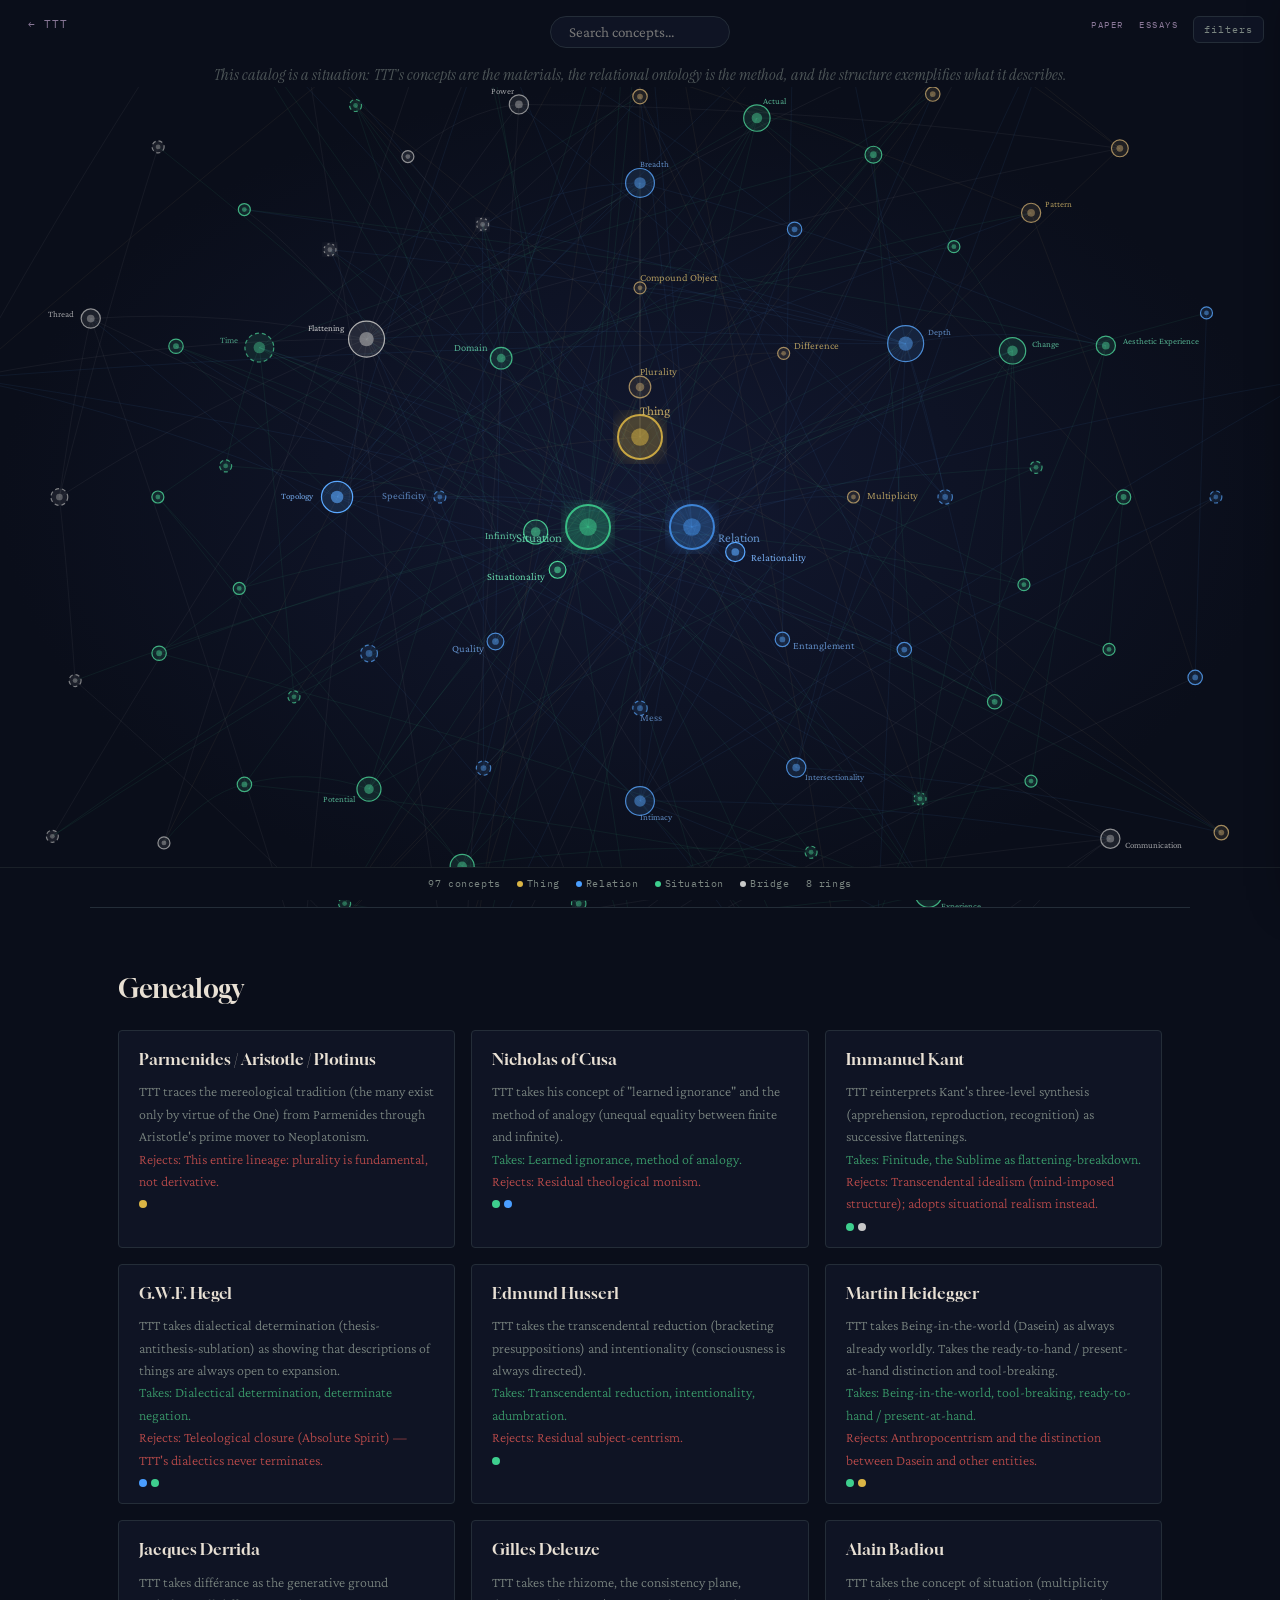
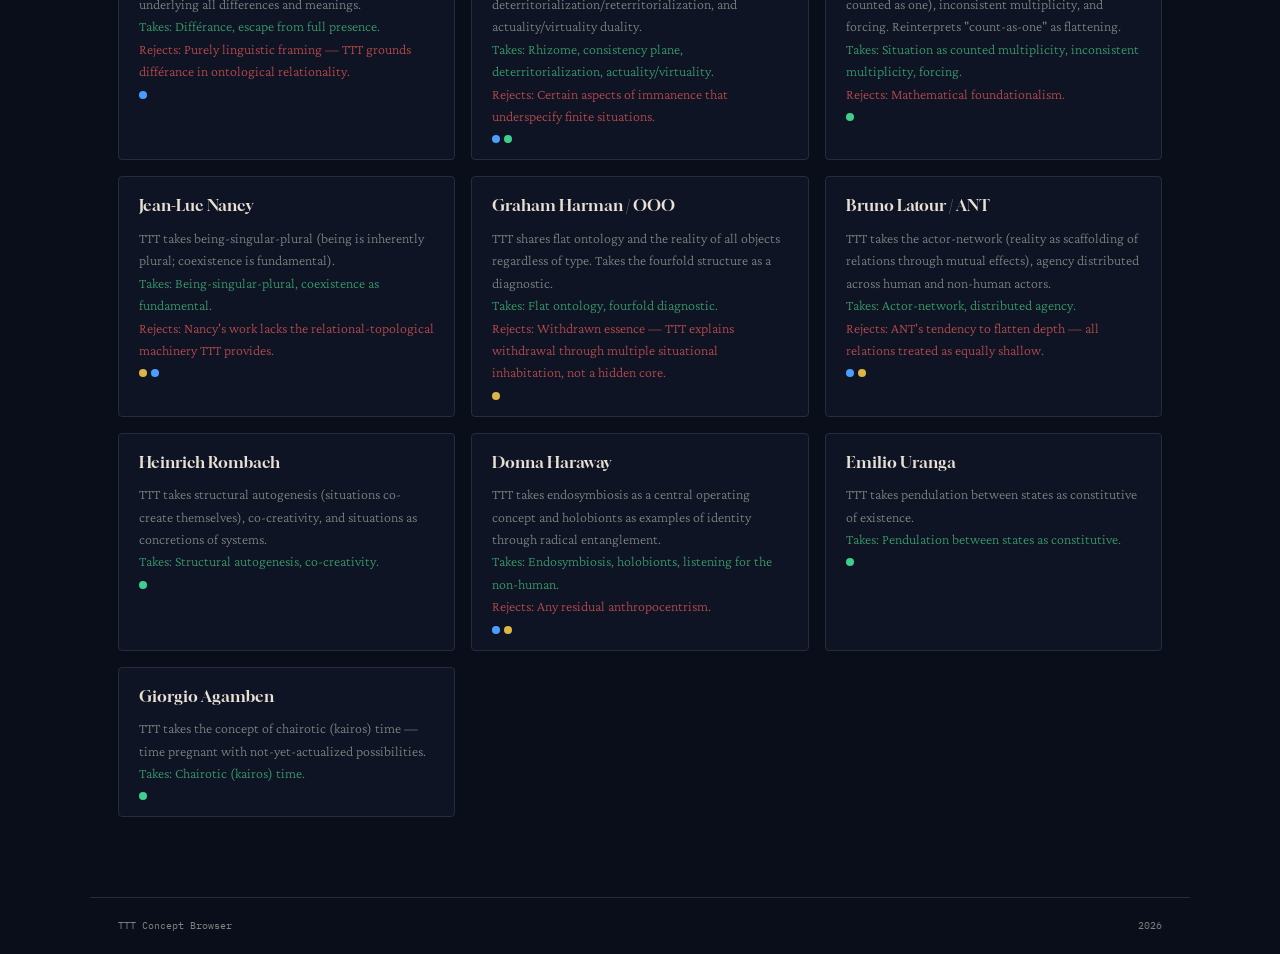
==== commit 0939a247: "fix: eliminate font-loading jitter on concept browser Changed Google Fonts display=swap to display=o" ====
--- a/concepts/index.html
+++ b/concepts/index.html
@@ -6,7 +6,7 @@
 <title>TTT Concept Browser</title>
 <link rel="preconnect" href="https://fonts.googleapis.com">
 <link rel="preconnect" href="https://fonts.gstatic.com" crossorigin>
-<link href="https://fonts.googleapis.com/css2?family=Gloock&family=Crimson+Pro:ital,wght@0,300;0,400;1,300;1,400&family=IBM+Plex+Mono:wght@300;400&family=Instrument+Serif:ital@0;1&display=swap" rel="stylesheet">
+<link href="https://fonts.googleapis.com/css2?family=Gloock&family=Crimson+Pro:ital,wght@0,300;0,400;1,300;1,400&family=IBM+Plex+Mono:wght@300;400&family=Instrument+Serif:ital@0;1&display=optional" rel="stylesheet">
 <style>
 *, *::before, *::after { box-sizing: border-box; margin: 0; padding: 0; }
 :root {
@@ -45,7 +45,7 @@
   position: fixed; top: 16px; left: 50%; transform: translateX(-50%); z-index: 100;
   font-family: 'Crimson Pro', serif; font-size: 15px; padding: 7px 18px;
   border: 1px solid var(--line2); border-radius: 20px; background: var(--bg2);
-  color: var(--cream); outline: none; width: 180px; transition: width 0.3s, border-color 0.3s;
+  color: var(--cream); outline: none; width: 180px; min-width: 180px; transition: width 0.3s, border-color 0.3s;
 }
 .search-float:focus { width: 280px; border-color: var(--gold); }
 
